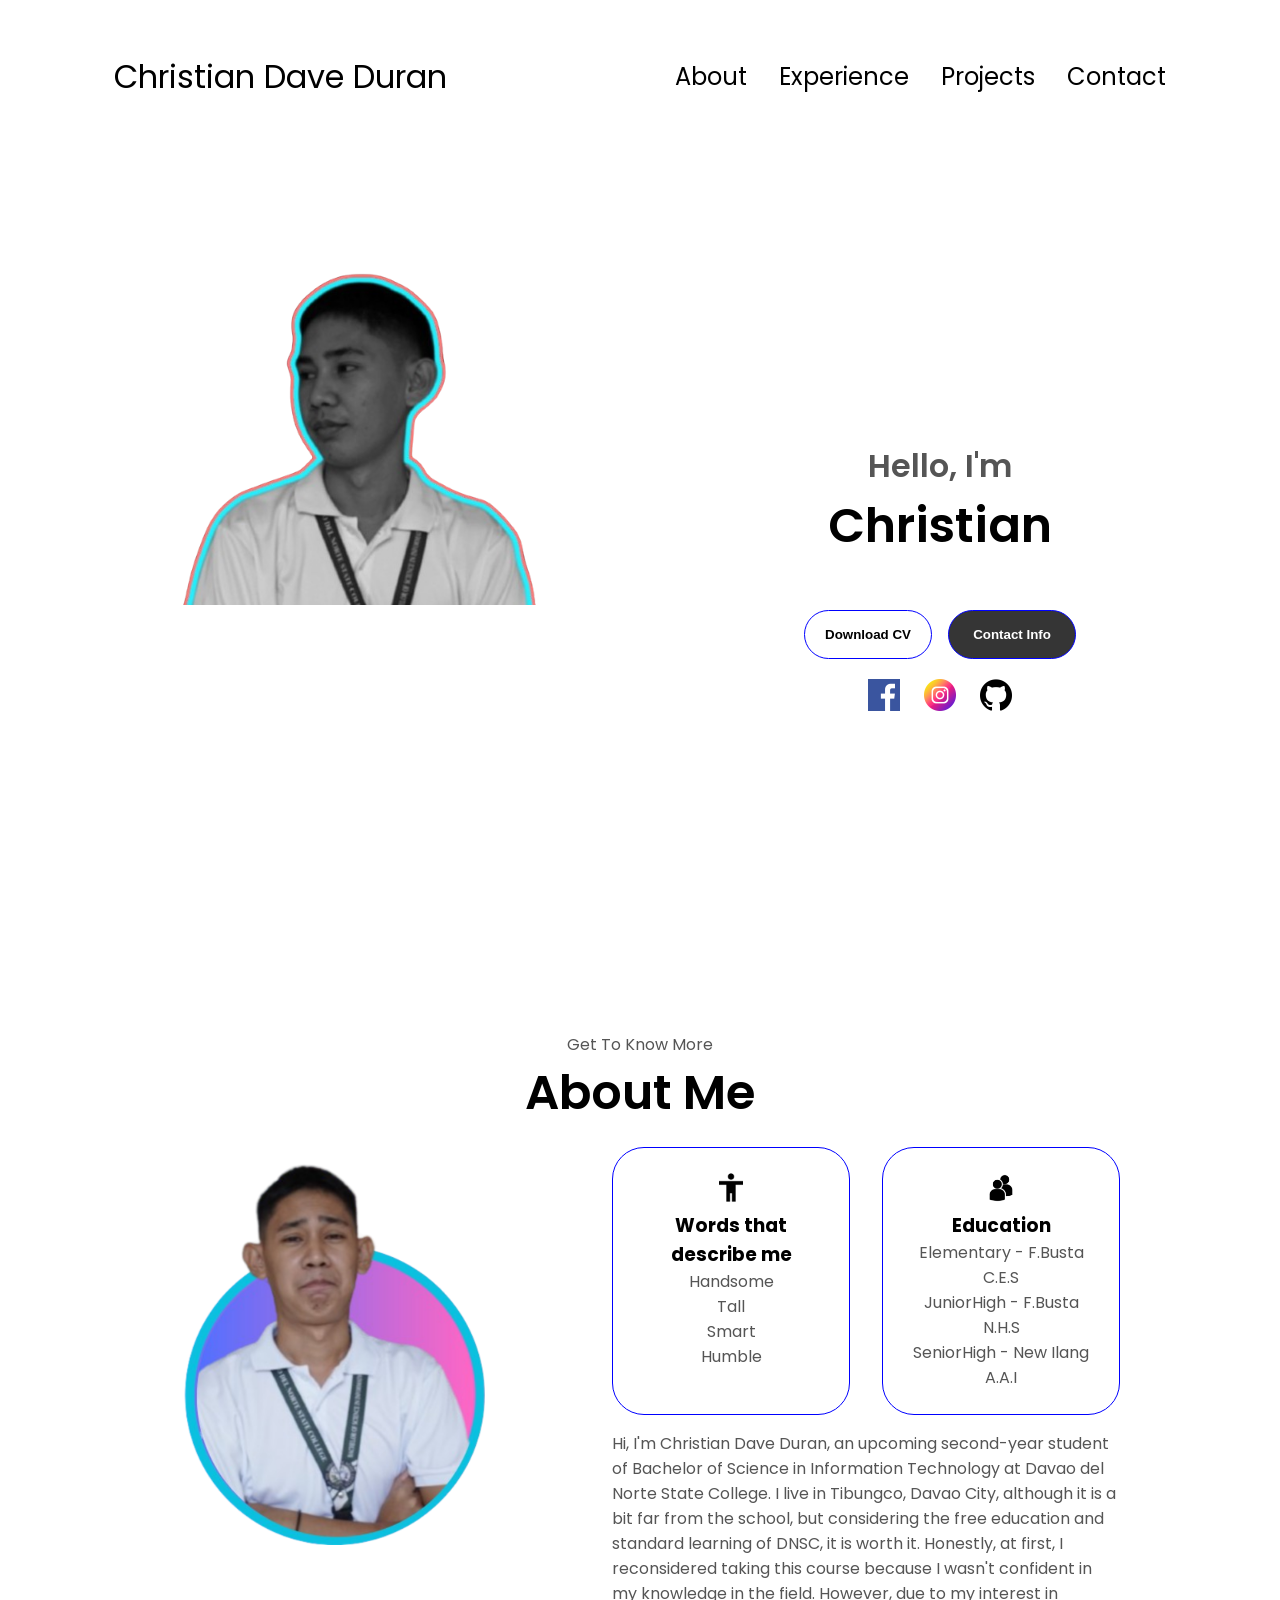
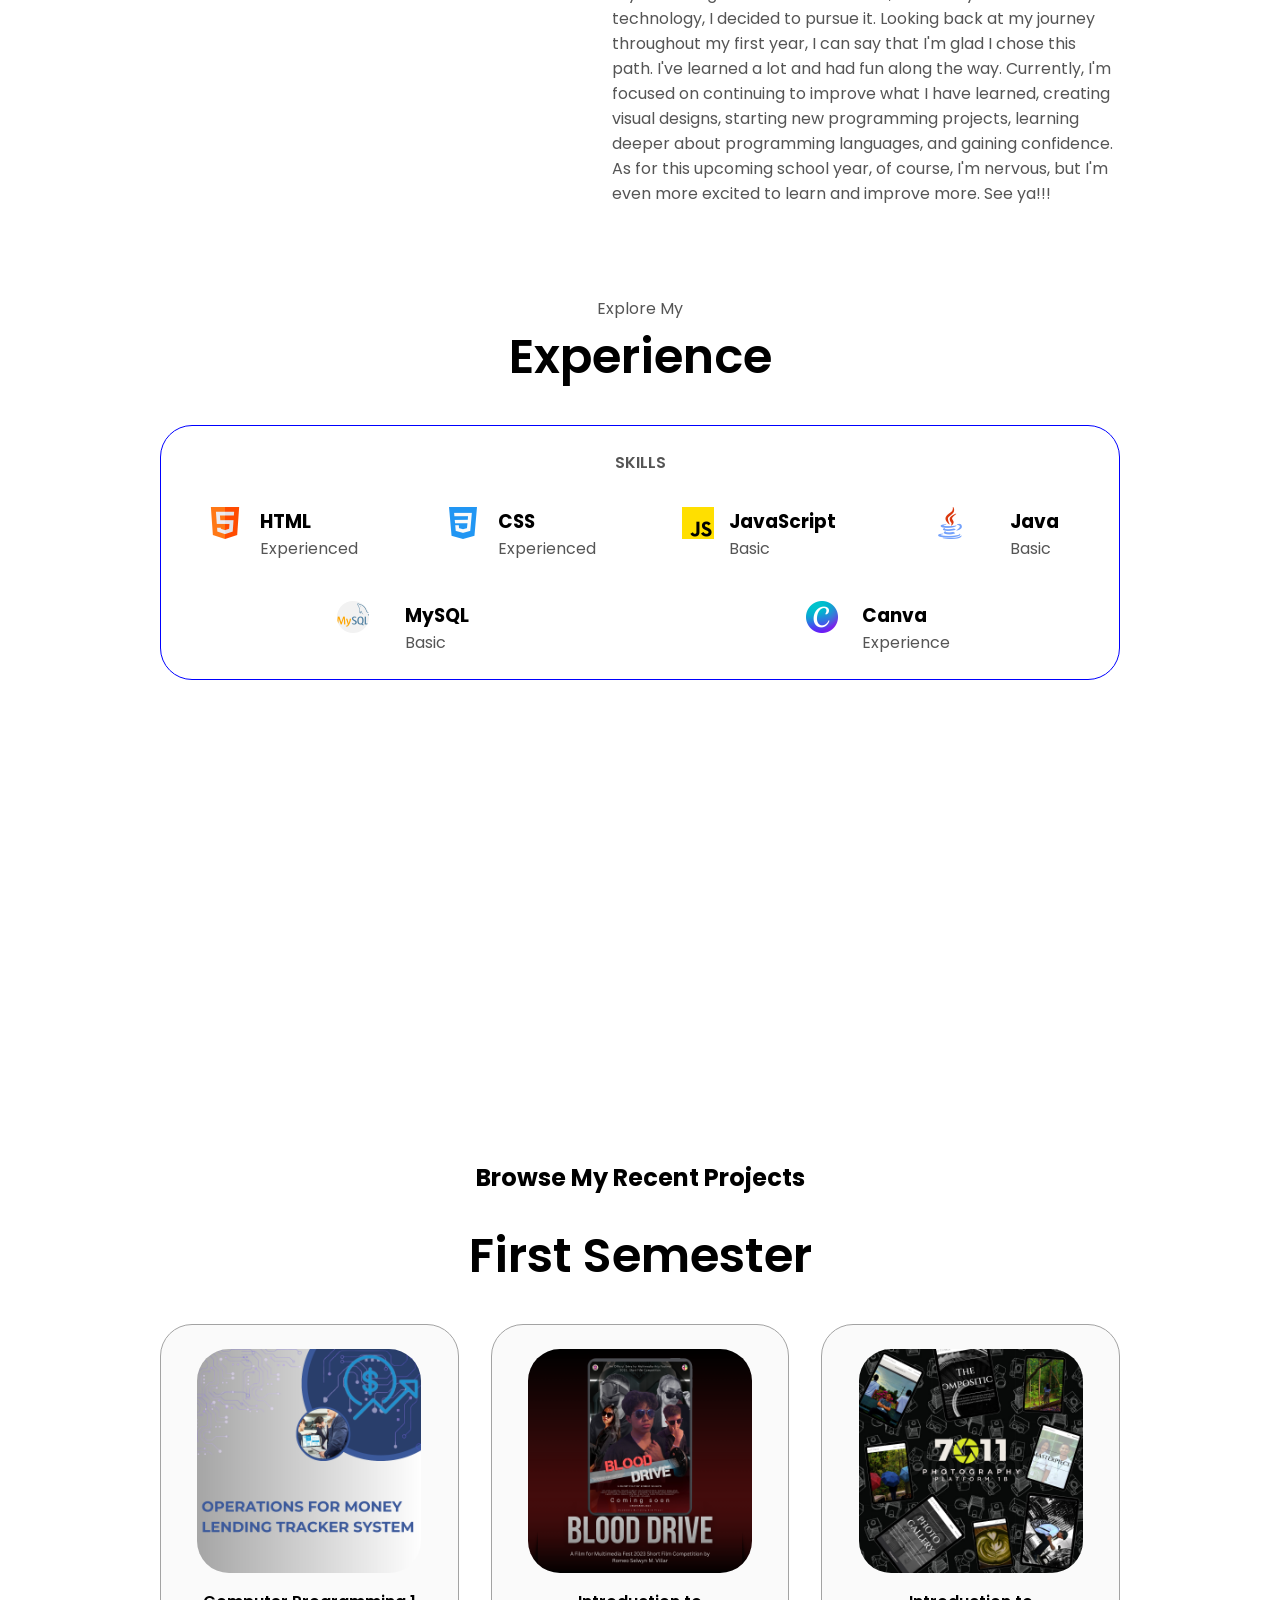
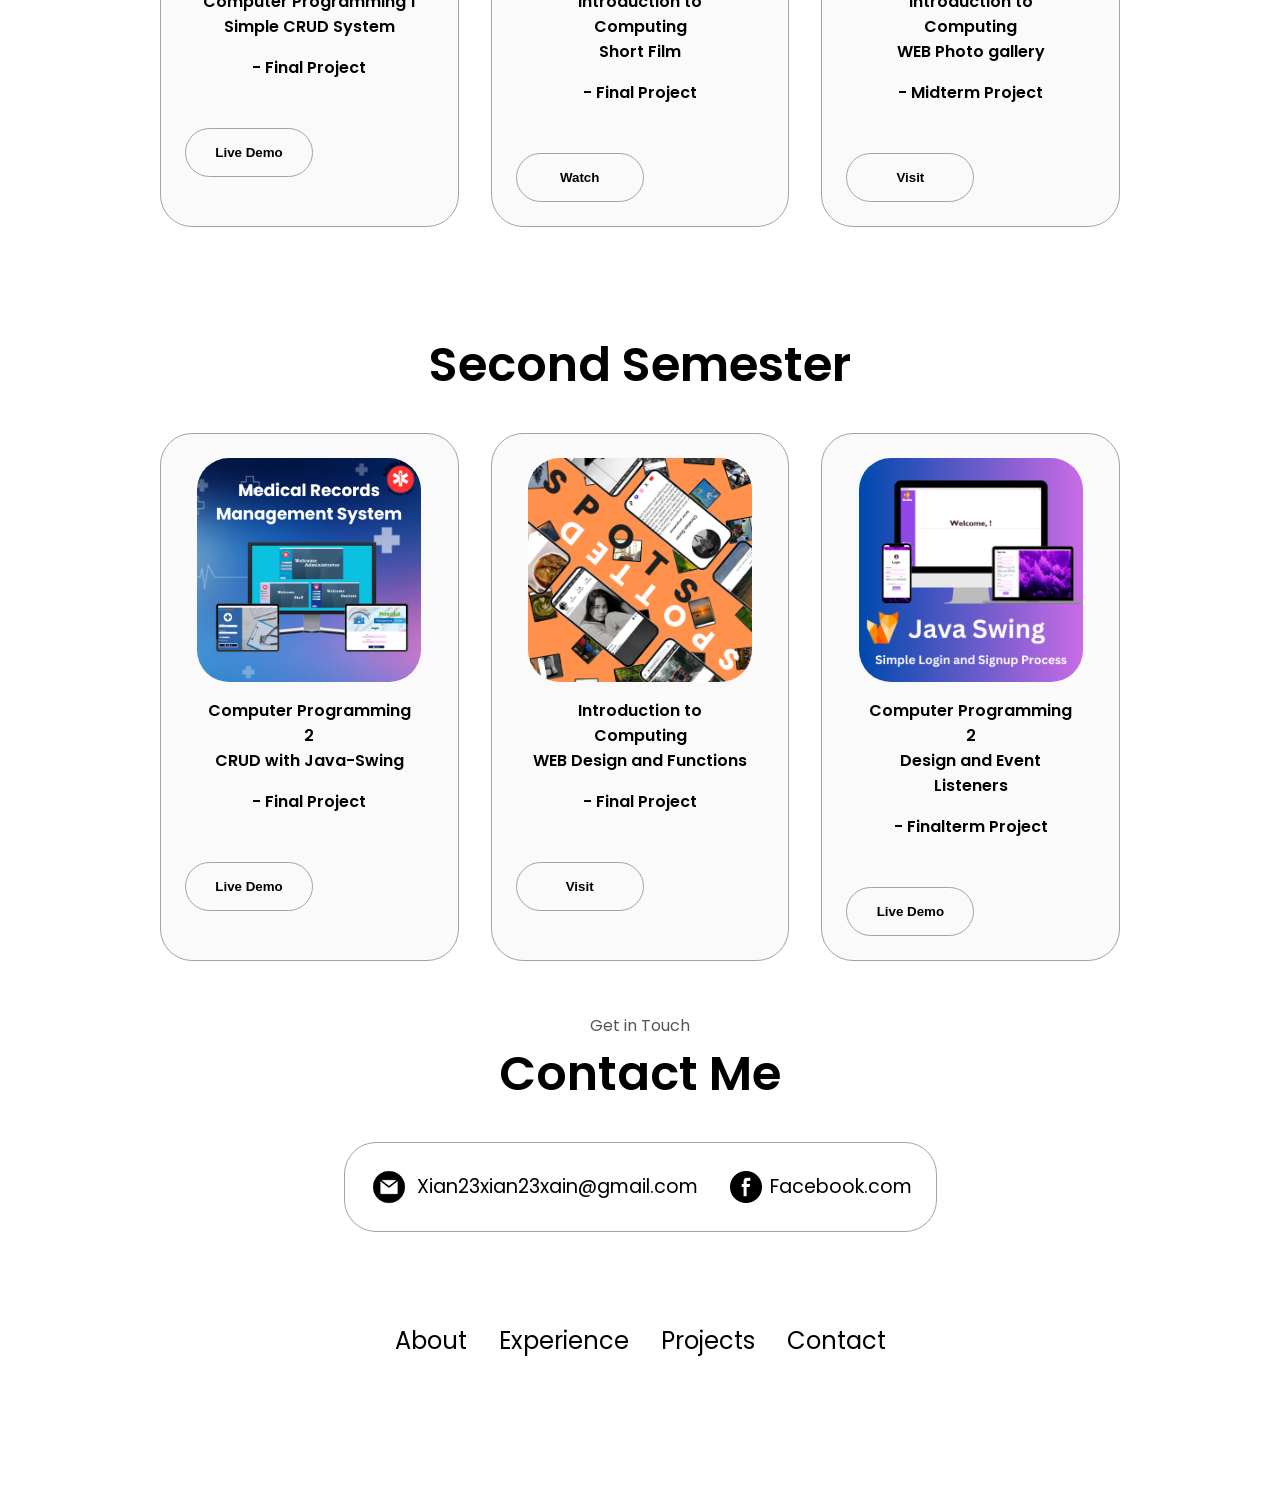
==== index.html @ 64a808bf "Finally" ====
<!DOCTYPE html>
<html lang="en">
  <head>
    <meta charset="UTF-8" />
    <meta http-equiv="X-UA-Compatible" content="IE=edge" />
    <meta name="viewport" content="width=device-width, initial-scale=1.0" />
    <title>My Portfolio</title>
    <link rel="stylesheet" href="style2.css" />
    <link rel="stylesheet" href="media2.css" />
  </head>
  <body>
    <nav id="desktop-nav">
      <div class="logo">Christian Dave Duran</div>
      <div>
        <ul class="nav-links">
          <li><a href="#about">About</a></li>
          <li><a href="#experience">Experience</a></li>
          <li><a href="#projects">Projects</a></li>
          <li><a href="#contact">Contact</a></li>
        </ul>
      </div>
    </nav>
    <nav id="hamburger-nav">
      <div class="logo"> Chrisitan Dave Duran</div>
      <div class="hamburger-menu">
        <div class="hamburger-icon" onclick="toggleMenu()">
          <span></span>
          <span></span>
          <span></span>
        </div>
        <div class="menu-links">
          <li><a href="#about" onclick="toggleMenu()">About</a></li>
          <li><a href="#experience" onclick="toggleMenu()">Experience</a></li>
          <li><a href="#projects" onclick="toggleMenu()">Projects</a></li>
          <li><a href="#contact" onclick="toggleMenu()">Contact</a></li>
        </div>
      </div>
    </nav>
    <section id="profile">
      <div class="section__pic-container">
        <img src="assets/Duran_prof2.png" alt="My profile picture" />
      </div>
      
      <div class="section__text">
        <p class="section__text__p1"><span id="typed-hello" class="typed-loop"></span></p>
        <h1 class="title">
          <span id="typed-text" class="typed-loop"></span>
        </h1>
        <div class="btn-container">
          <button class="btn btn-color-2" onclick="window.open('./assets/Duran_Resume.pdf')">Download CV</button>
          <button class="btn btn-color-1" onclick="location.href='https://christinsanity.github.io/Christian-Duran/'">Contact Info</button>
        </div>
        <div id="socials-container">
          <img
            src="./assets/facebook.png"
            alt="My Facebook profile"
            class="icon"
            onclick="location.href= 'https://www.facebook.com/profile.php?id=100053012362208'"
          />
          <img
            src="./assets/instagram.png"
            alt="My Instagram profile"
            class="icon"
            onclick="location.href='https://www.instagram.com/christianduran23133/'"
          />
          <img
            src="./assets/github.png"
            alt="My Github profile"
            class="icon"
            onclick="location.href='https://github.com/ChristInsanity'"
          />
        </div>
      </div>
    </section>
    
    <section id="about">
      <p class="section__text__p1">Get To Know More</p>
      <h1 class="title">About Me</h1>
      <div class="section-container">
        <div class="section__pic-container">
          <img
            src="./assets/Duran_prof1.png"
            alt="Profile picture"
            class="about-pic"
          />
        </div>
        <div class="about-details-container">
          <div class="about-containers">
            <div class="details-container">
              <img
                src="./assets/accessibility_24dp_FILL0_wght700_GRAD0_opsz24.png"
                alt="Experience icon"
                class="icon"
              />
              <h3>Words that describe me</h3>
              <p>Handsome<br/>Tall</br>Smart</br>Humble</p>
            </div>
            <div class="details-container">
              <img
                src="./assets/education.png"
                alt="Education icon"
                class="icon"
              />
              <h3>Education</h3>
              <p>Elementary - F.Busta C.E.S<br />JuniorHigh - F.Busta N.H.S<br/> SeniorHigh - New Ilang A.A.I</p>
            </div>
          </div>
          <div class="text-container">
            <p>
              Hi, I'm Christian Dave Duran, an upcoming second-year student of Bachelor of Science in Information Technology at Davao del Norte State College.
               I live in Tibungco, Davao City, although it is a bit far from the school, but considering the free education and standard learning of DNSC, 
               it is worth it. Honestly, at first, I reconsidered taking this course 
              because I wasn't confident in my knowledge in the field. However, due to my interest in technology, I decided to pursue it.

Looking back at my journey throughout my first year, I can say that I'm glad I chose this path. I've learned a lot and had fun along the way.
Currently, I'm focused on continuing to improve what I have learned, creating visual designs, starting new programming projects, learning deeper 
about programming languages, and gaining confidence. As for this upcoming school year, of course, I'm nervous, but I'm even more excited to learn and improve more.

See ya!!!


            </p>
          </div>
        </div>
      </div>
    </section>
    <section id="experience">
      <p class="section__text__p1">Explore My</p>
      <h1 class="title">Experience</h1>
      <div class="experience-details-container">
        <div class="about-containers">
          <div class="details-container">
            <h2 class="experience-sub-title">SKILLS</h2>
            <div class="article-container">
              <article>
                <img
                  src="./assets/html.png"
                  alt="Experience icon"
                  class="icon"
                />
                <div>
                  <h3>HTML</h3>
                  <p>Experienced</p>
                </div>
              </article>
              <article>
                <img
                  src="./assets/css-3.png"
                  alt="Experience icon"
                  class="icon"
                />
                <div>
                  <h3>CSS</h3>
                  <p>Experienced</p>
                </div>
              </article>
              <article>
                <img
                  src="./assets/js.png"
                  alt="Experience icon"
                  class="icon"
                />
                <div>
                  <h3>JavaScript</h3>
                  <p>Basic</p>
                </div>
              </article>
              <article>
                <img
                  src="./assets/java.png"
                  alt="Experience icon"
                  class="icon"
                />
                <div>
                  <h3>Java</h3>
                  <p>Basic</p>
                </div>
              </article>
              <article>
                <img
                  src="./assets/mysql (1).png"
                  alt="Experience icon"
                  class="icon"
                />
                <div>
                  <h3>MySQL</h3>
                  <p>Basic</p>
                </div>
              </article>
              <article>
                <img
                  src="./assets/Canva_icon_2021.svg.png"
                  alt="Experience icon"
                  class="icon"
                />
                <div>
                  <h3>Canva</h3>
                  <p>Experience</p>
                </div>
              </article>
            </div>
          </div>
    
    </section>
    <section id="projects">
      <h1 class="section__text__p1">Browse My Recent Projects</h1>
      <br>
      <h1 class="title">First Semester</h1>
      <div class="experience-details-container">
        <div class="about-containers">
          <div class="details-container color-container">
            <div class="article-container">
              <img
                src="./assets/crud_1.0.png"
                alt="Project 1"
                class="project-img"
              />
            </div>
            <h2 class="experience-sub-title project-title">Computer Programming 1
              <br> Simple CRUD System
            </h2>
            <h2 class="experience-sub-title project-title">- Final Project</h2>
            <div class="btn-container">
              <button
                class="btn btn-color-2 project-btn"
                onclick="location.href='https://github.com/'"
              >
              
                Live Demo
              </button>
            </div>
          </div>
          <div class="details-container color-container">
            <div class="article-container">
              <img
                src="./assets/Blood-Drive-Poster.png"
                alt="Project 2"
                class="project-img"
              />
            </div>
            <h2 class="experience-sub-title project-title">Introduction to Computing
              <br>Short Film
            </h2>
            <h2 class="experience-sub-title project-title">- Final Project</h2>
            <div class="btn-container">
              <button
                class="btn btn-color-2 project-btn"
                onclick="location.href='https://drive.google.com/drive/folders/1Rh3dyNtpz3bse1VNP77jhs_1emPEiLgj?fbclid=IwZXh0bgNhZW0CMTAAAR3g5PYeb0tTTMUEui13Y_G1o4yVZvSjGN_ka3P3wAYQHEUNS4i0yp-gLlw_aem_AfZQVCQEq1Gfc8GD_HwNMfNtfXhGg0C7BvL_BbrnZMy1e3SLbPFMHzgWnw3Q0Ulhcg4jI9LuwSmIHItU9ukuwNUR'"
              >
              
                Watch
              </button>
            </div>
          </div>
          <div class="details-container color-container">
            <div class="article-container">
              <img
                src="./assets/Photography.png"
                alt="Project 3"
                class="project-img"
              />
            </div>
            <h2 class="experience-sub-title project-title"><h2 class="experience-sub-title project-title">Introduction to Computing
              <br>WEB Photo gallery
            </h2>
            <h2 class="experience-sub-title project-title"><h2 class="experience-sub-title project-title">- Midterm Project</h2></h2>
            <div class="btn-container">
              <button
                class="btn btn-color-2 project-btn"
                onclick="location.href='https://sites.google.com/dnsc.edu.ph/7-pics-11-works/home?authuser=2'"
              >
             
                Visit
              </button>
            </div>
          </div>
          
        </div>
      </div>
      
    </section>
    <br>
    <br>
    <section id="projects">
      <h3 class="title">Second Semester</h3>
      <div class="experience-details-container">
        <div class="about-containers">
          <div class="details-container color-container">
            <div class="article-container">
              <img
                src="./assets/Prog2_CRUD.png"
                alt="Project 1"
                class="project-img"
              />
            </div>
            <h2 class="experience-sub-title project-title">Computer Programming 2
              <br> CRUD with Java-Swing
            </h2>
            <h2 class="experience-sub-title project-title">- Final Project</h2>
            <div class="btn-container">
              <button
                class="btn btn-color-2 project-btn"
                onclick="location.href='https://drive.google.com/drive/folders/1yPpLFJwp4YjRmC9hcB_5741AWQjTWn9T?usp=drive_link'"
              >
              
                Live Demo
              </button>
            </div>
          </div>
          <div class="details-container color-container">
            <div class="article-container">
              <img
                src="./assets/SPOTS1 (1).png"
                class="project-img"
              />
            </div>
            <h2 class="experience-sub-title project-title">Introduction to Computing
              <br>WEB Design and Functions
            </h2>
            <h2 class="experience-sub-title project-title">- Final Project</h2>
            <div class="btn-container">
      
              <button
                class="btn btn-color-2 project-btn"
                onclick="location.href='https://pejays.github.io/spots/?fbclid=IwZXh0bgNhZW0CMTAAAR16K9NY_bp5jof5fCmYcjDtM8Nr4nzDzW61tuTpBVUt0KMzwsIK7t0eQcQ_aem_AfZphypzAh2UfVz7nnlhU_UMG2usotRAwlzuR2kTIf0gaFyTxfut1HibTut-UPhLQcNXqaPtqnEAjDr5xJ-JzRch'"
              >
                Visit
              </button>
            </div>
          </div>
          <div class="details-container color-container">
            <div class="article-container">
              <img
                src="./assets/Java Swing (1).png"
                alt="Project 3"
                class="project-img"
              />
            </div>
            <h2 class="experience-sub-title project-title"><h2 class="experience-sub-title project-title">Computer Programming 2
              <br>Design and Event Listeners
            </h2>
            <h2 class="experience-sub-title project-title"><h2 class="experience-sub-title project-title">- Finalterm Project</h2></h2>
            <div class="btn-container">
              <button
                class="btn btn-color-2 project-btn"
                onclick="location.href='https://drive.google.com/drive/folders/1yPpLFJwp4YjRmC9hcB_5741AWQjTWn9T?usp=drive_link'"
              >
             
                Live Demo
              </button>
            </div>
          </div>
          
        </div>
      </div>
      
    </section>
    <section id="contact">
      <p class="section__text__p1">Get in Touch</p>
      <h1 class="title">Contact Me</h1>
      <div class="contact-info-upper-container">
        <div class="contact-info-container">
          <img
            src="./assets/email.png"
            alt="Email icon"
            class="icon contact-icon email-icon"
          />
          <p><a href="mailto:examplemail@gmail.com">Xian23xian23xain@gmail.com</a></p>
        </div>
        <div class="contact-info-container">
          <img
            src="./assets/287739_facebook_icon.png"
            alt="Facebook icon"
            class="icon contact-icon"
          />
          <p><a href="https://www.facebook.com/profile.php?id=100053012362208">Facebook.com  </a></p>
        </div>
      </div>
    </section>
    <footer>
      <nav>
        <div class="nav-links-container">
          <ul class="nav-links">
            <li><a href="#about">About</a></li>
            <li><a href="#experience">Experience</a></li>
            <li><a href="#projects">Projects</a></li>
            <li><a href="#contact">Contact</a></li>
          </ul>
        </div>
      </nav>
    </footer>
    <script src="script2.js"></script>
    <script src="typed.js"></script>
    <script>
//       document.addEventListener('DOMContentLoaded', function() {
//         var options = {
//           strings: ['Christian', 'BSIT student', 'at DNSC'],
//           typeSpeed: 50,
//           backSpeed: 50,
//           loop: true, // Ensure looping
//           showCursor: true,
//           cursorChar: '|',
//           autoInsertCss: true,
//           onComplete: function() {
//             console.log('Typed.js animation completed');
//           },
//           onBegin: function() {
//             console.log('Typed.js animation started');
//           }
//         };
  
//         var typed = new Typed('.typed', options);
//       });

//       document.addEventListener('DOMContentLoaded', function() {
//     var options = {
//         strings: ['Christian', 'BSIT student', 'at DNSC'],
//         typeSpeed: 50,
//         backSpeed: 50,
//         loop: true, // Ensure looping
//         showCursor: true,
//         cursorChar: '|',
//         autoInsertCss: true,
//         onComplete: function() {
//             console.log('Typed.js animation completed');
//         },
//         onBegin: function() {
//             console.log('Typed.js animation started');
//         }
//     };

//     // Initialize Typed for the first span
//     var typed = new Typed('.typed', options);

//     // Initialize Typed for the second span
//     var options2 = {
//         strings: ['Hello, I\'m', 'I\'m A', 'I Study at'],
//         typeSpeed: 50,
//         backSpeed: 50,
//         loop: true, // Ensure looping
//         showCursor: true,
//         cursorChar: '|',
//         autoInsertCss: true,
//         onComplete: function() {
//             console.log('Typed2.js animation completed');
//         },
//         onBegin: function() {
//             console.log('Typed2.js animation started');
//         }
//     };

//     var typed2 = new Typed('.typed2', options2);
// });

document.addEventListener('DOMContentLoaded', function () {
      var optionsHello = {
        strings: ['Hello, I\'m', 'I am a', ' Studying at'],
        typeSpeed: 80,
        backSpeed: 40,
        startDelay: 7.5,
        loop: true,
        showCursor: false
      };

      var optionsName = {
        strings: ['Christian', 'BSIT student', 'DNSC'],
        typeSpeed: 100,
        backSpeed: 50 ,
        startDelay: 10,
        loop: true,
        showCursor: false
      };

      var typedHello = new Typed("#typed-hello", optionsHello);
      var typedName = new Typed("#typed-text", optionsName);
});

  </script>
  
  </body>
</html>
---- style2.css ----
/* GENERAL */

@import url("https://fonts.googleapis.com/css2?family=Poppins:wght@300;400;500;600&display=swap");

* {
  margin: 0;
  padding: 0;
  box-sizing: border-box;
}


body {
  font-family: "Poppins", sans-serif;
}

html {
  scroll-behavior: smooth;
}

p {
  color: rgb(85, 85, 85);
}

/* TRANSITION */

a,
.btn {
  transition: all 300ms ease;
}

/* DESKTOP NAV */

nav,
.nav-links {
  display: flex;
}

nav {
  justify-content: space-around;
  align-items: center;
  height: 17vh;
}

.nav-links {
  gap: 2rem;
  list-style: none;
  font-size: 1.5rem;
}

a {
  color: black;
  text-decoration: none;
  text-decoration-color: white;
}

a:hover {
  color: grey;
  text-decoration: underline;
  text-underline-offset: 1rem;
  text-decoration-color: rgb(181, 181, 181);
}

.logo {
  font-size: 2rem;
}

.logo:hover {
  cursor: default;
}


/* HAMBURGER MENU */

#hamburger-nav {
  display: none;
}

.hamburger-menu {
  position: relative;
  display: inline-block;
}

.hamburger-icon {
  display: flex;
  flex-direction: column;
  justify-content: space-between;
  height: 24px;
  width: 30px;
  cursor: pointer;
}

.hamburger-icon span {
  width: 100%;
  height: 2px;
  background-color: black;
  transition: all 0.3 ease-in-out;
}

.menu-links {
  position: absolute;
  top: 100%;
  right: 0;
  background-color: white;
  width: fit-content;
  max-height: 0;
  overflow: hidden;
  transition: all 0.3 ease-in-out;
}

.menu-links a {
  display: block;
  padding: 10px;
  text-align: center;
  font-size: 1.5rem;
  color: black;
  text-decoration: none;
  transition: all 0.3 ease-in-out;
}

.menu-links li {
  list-style: none;
}

.menu-links.open {
  max-height: 300px;
}

.hamburger-icon.open span:first-child {
  transform: rotate(45deg) translate(10px, 5px);
}

.hamburger-icon.open span:nth-child(2) {
  opacity: 0;
}

.hamburger-icon.open span:last-child {
  transform: rotate(-45deg) translate(10px, -5px);
}

.hamburger-icon span:first-child {
  transform: none;
}

.hamburger-icon span:first-child {
  opacity: 1;
}

.hamburger-icon span:first-child {
  transform: none;
}

/* SECTIONS */

section {
  padding-top: 4vh;
  height: 96vh;
  margin: 0 10rem;
  box-sizing: border-box;
  min-height: fit-content;
}

.section-container {
  display: flex;
}

/* PROFILE SECTION */

#profile {
  display: flex;
  gap: 13rem;
  height: 80vh;
}

.section__pic-container {
  display: flex;
  height: 400px;
  width: 400px;
  margin-bottom: 5rem;
  margin-left:4px;
  
}

.section__text {
  align-self: center;
  text-align: center;
  margin-top: 4rem;
  margin-left: 2rem;
  position: relative;
}

.typed-loop {
    display: inline-block;
    height: 1.5em; 
    overflow: hidden;
    vertical-align: bottom;
  }
  
.section__text p {
  font-weight: 600;
  font-size: 2rem;
}

.section__text__p1 {
  text-align: center;
}

.section__text__p2 {
  font-size: 1.5rem;
  margin-bottom: 1.75rem;
}

.title {
  font-size: 3rem;
  font-weight: 600;
  font: bolder;
  text-align: center;
}

#socials-container {
  display: flex;
    
  margin-top: 20px;
  gap: 1.5rem;
  margin-left: 4rem;
}

/* ICONS */

.icon {
  cursor: pointer;
  height: 2rem;
}

/* BUTTONS */

.btn-container {
  display: flex;
  margin-top: 3rem;
  gap: 1rem;
}

.btn {
  font-weight: 600;
  transition: all 300ms ease;
  padding: 1rem;
  width: 8rem;
  border-radius: 2rem;
}

.btn-color-1,
.btn-color-2 {
  border: rgb(0,0,255) 0.1rem solid;
}

.btn-color-1:hover,
.btn-color-2:hover {
  cursor: pointer;
}

.btn-color-1,
.btn-color-2:hover {
  background: rgb(53, 53, 53);
  color: white;
}

.btn-color-1:hover {
  background: rgb(0, 0, 0);
}

.btn-color-2 {
  background: none;
}

.btn-color-2:hover {
  border: rgb(255, 255, 255) 0.1rem solid;
}

.btn-container {
  gap: 1rem;
}

/* ABOUT SECTION */

#about {
  position: relative;
}

.about-containers {
  gap: 2rem;
  margin-bottom: 1rem;
  margin-top: 2rem;
}

.about-details-container {
  justify-content: center;
  flex-direction: column;
}

.about-containers,
.about-details-container {
  display: flex;
}

.about-pic {
  border-radius: 2rem;
  margin-top: 1rem
}

.arrow {
  position: absolute;
  right: -5rem;
  bottom: 2.5rem;
}

.details-container {
  padding: 1.5rem;
  flex: 1;
  background: white;
  border-radius: 2rem;
  border: rgb(53, 53, 53) 0.1rem solid;
  border-color: rgb(0,0,255);
  text-align: center;
}

.section-container {
  gap: 4rem;
  height: 80%;
}

.section__pic-container {
  height: 400px;
  width: 400px;
  margin-top: 1rem;
}

/* EXPERIENCE SECTION */

#experience {
  position: relative;
}

.experience-sub-title {
  color: rgb(85, 85, 85);
  font-weight: 600;
  font-size: 1rem;
  margin-bottom: 2rem;
}

.experience-details-container {
  display: flex;
  justify-content: center;
  flex-direction: column;
}

.article-container {
  display: flex;
  text-align: initial;
  flex-wrap: wrap;
  flex-direction: row;
  gap: 2.5rem;
  justify-content: space-around;
}

article {
  display: flex;
  width: 10rem;
  justify-content: space-around;
  gap: 0.5rem;
}

article .icon {
  cursor: default;
}

/* PROJECTS SECTION */

#projects {
  position: relative;
}

.color-container {
  border-color: rgb(163, 163, 163);
  background: rgb(250, 250, 250);
}

.project-img {
  border-radius: 2rem;
  width: 90%;
  height: 90%;
}

.project-title {
  margin: 1rem;
  color: black;
}

.project-btn {
  color: black;
  border-color: rgb(163, 163, 163);
}

/* CONTACT */

#contact {
  display: flex;
  justify-content: center;
  flex-direction: column;
  height: 70vh;
}

.contact-info-upper-container {
  display: flex;
  justify-content: center;
  border-radius: 2rem;
  border: rgb(53, 53, 53) 0.1rem solid;
  border-color: rgb(163, 163, 163);
  background: (250, 250, 250);
  margin: 2rem auto;
  padding: 0.5rem;
}

.contact-info-container {
  display: flex;
  align-items: center;
  justify-content: center;
  gap: 0.5rem;
  margin: 1rem;
}

.contact-info-container p {
  font-size: larger;
}

.contact-icon {
  cursor: default;
}

.email-icon {
  height: 2.5rem;
}

/* FOOTER SECTION */

footer {
  height: 26vh;
  margin: 0 1rem;
}

footer p {
  text-align: center;
}
---- media2.css ----
@media screen and (max-width: 1400px) {
  #profile {
    height: 83vh;
    margin-bottom: 6rem;
  }
  .about-containers {
    flex-wrap: wrap;
  }
  #contact,
  #projects {
    height: fit-content;
  }
}

@media screen and (max-width: 1000px) {
  #desktop-nav {
    display: none;
  }
  #hamburger-nav {
    display: flex;
  }
  #experience,
  .experience-details-container {
    margin-top: 2rem;
  }
  #profile,
  .section-container {
    display: block;
    margin-bottom: 5rem;
    margin-top: 0;
  }
  .arrow {
    display: none;
  }
  section,
  .section-container {
    height: fit-content;
  }
  section {
    margin: 0 5%;
  }
  .section__pic-container {
    width: 500px;
    height: 500px;
    margin: 0 auto 4rem;
  }
  .about-containers {
    margin-top: 0;
  }
  .btn-container {
    flex-wrap: wrap;
    justify-content: center;
  }
  #socials-container {
    justify-content: center;
    margin-left: 0;
  }
}

@media screen and (max-width: 600px) {
  #contact,
  footer {
    height: 40vh;
  }
  #profile {
    height: 83vh;
    margin-bottom: 0;
  }
  article {
    font-size: 1rem;
  }
  footer nav {
    height: fit-content;
    margin-bottom: 2rem;
  }
  .about-containers,
  .contact-info-upper-container,
  .btn-container {
    flex-wrap: wrap;
    justify-content: center;
    
  }
  .btn-container{
    margin-right: 2.5em;
  }
  #typed-text{
    margin-right: 2.5rem;
  }  

  #typed-hello{
    margin-right: 2.5rem;
  }
  .contact-info-container {
    margin: 0;
  }
  .contact-info-container p,
  .nav-links li a {
    font-size: 1rem;
  }
  .experience-sub-title {
    font-size: 1.25rem;
  }
  .logo {
    font-size: 1.5rem;
  }
  .nav-links {
    flex-direction: column;
    gap: 0.5rem;
    text-align: center;
  }
  .section__pic-container {
    width: auto;
    height: 46vw;
    margin-top: 1rem;
    justify-content: center;
  }
 
  .section__text__p2 {
    font-size: 1.25rem;
    margin-left: 0;
  }
  #socials-container {
    justify-content: center;
    margin-right: 1rem;
  }
  .title {
    font-size: 2rem;
  }
  .text-container {
    text-align: justify;
  }
}
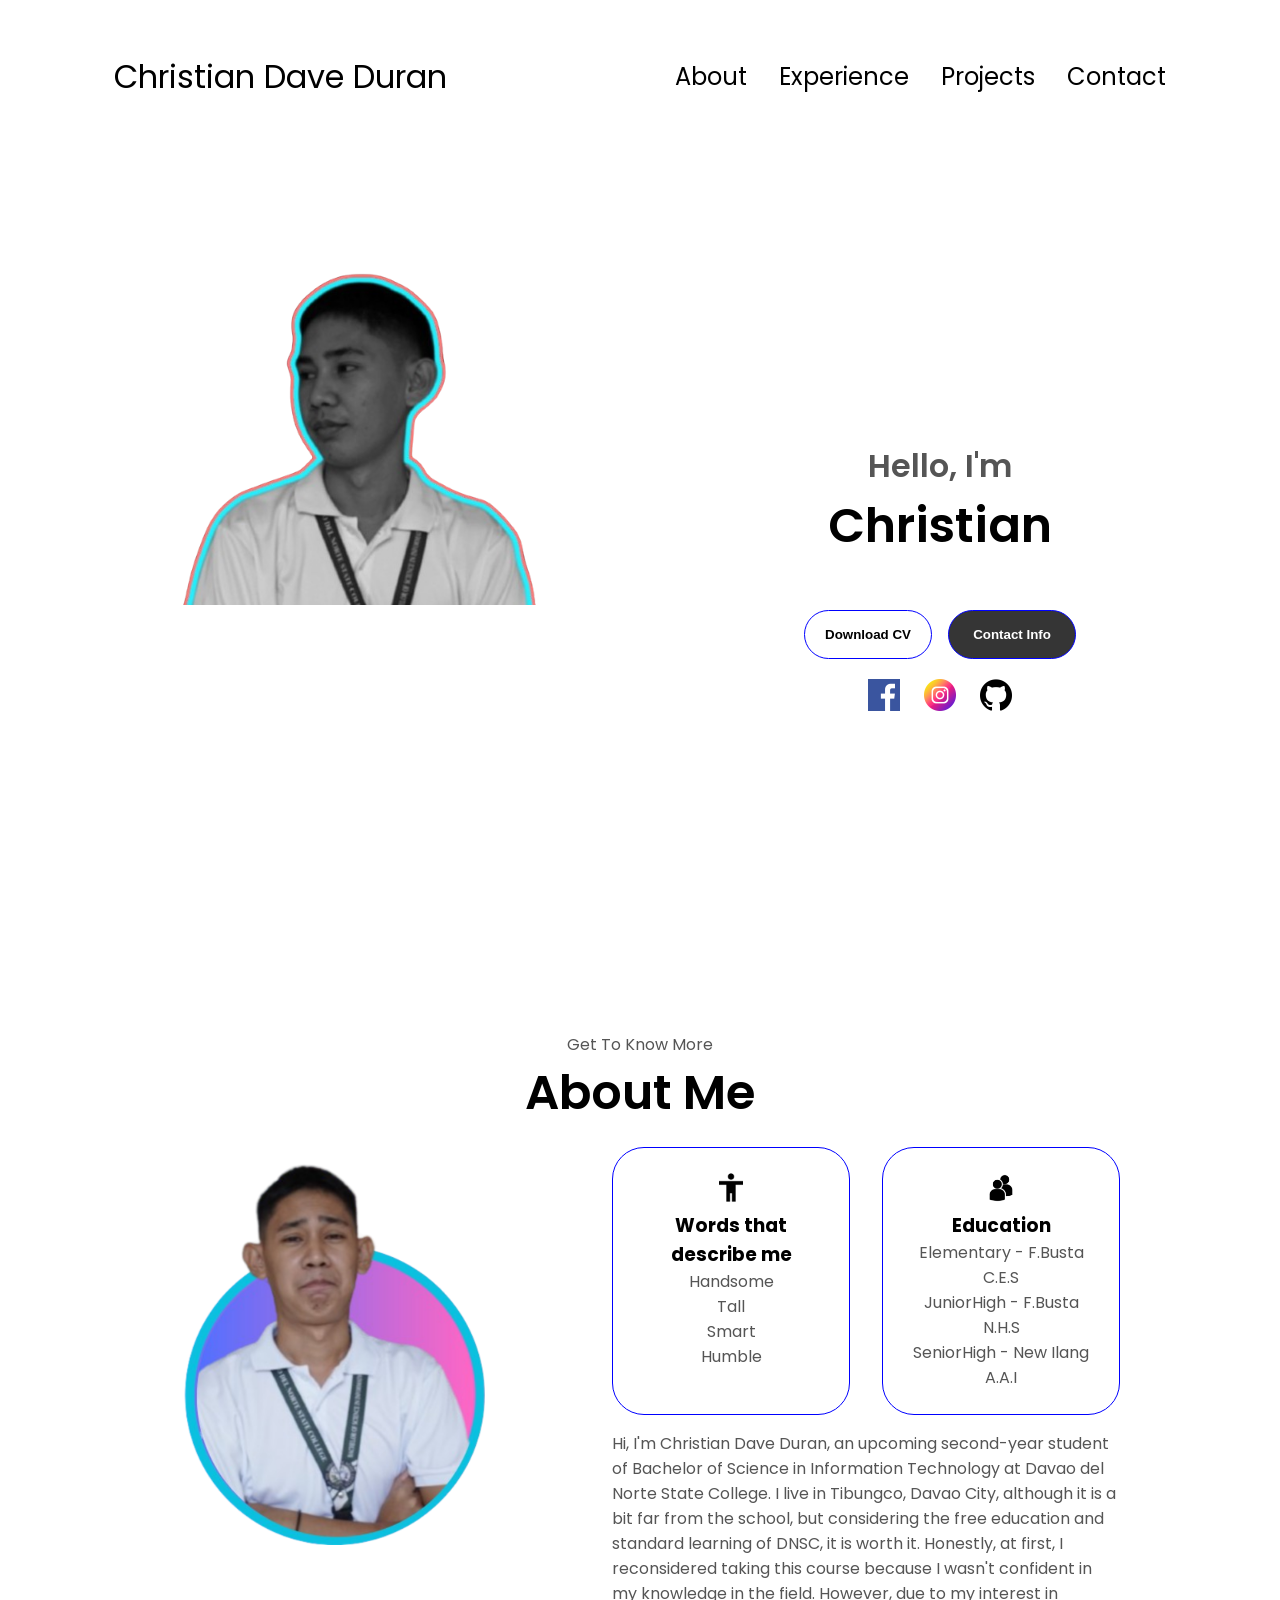
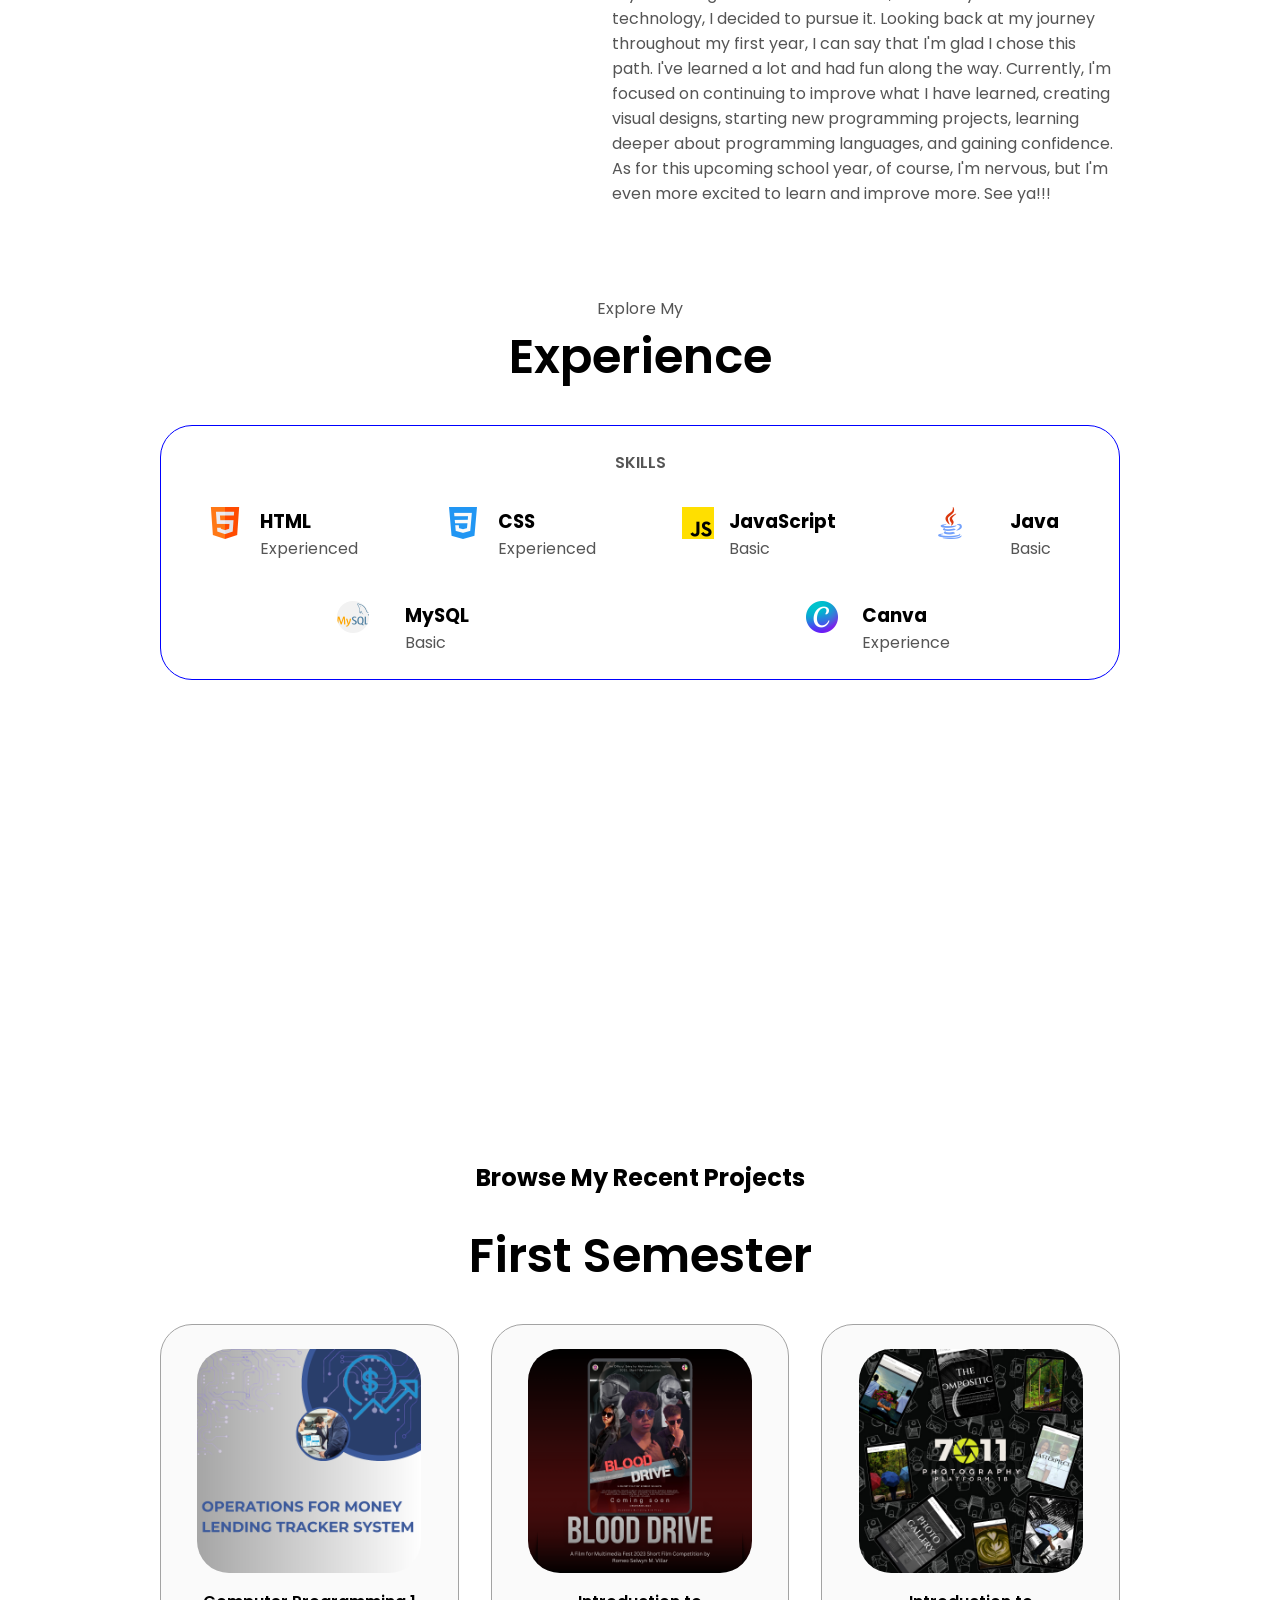
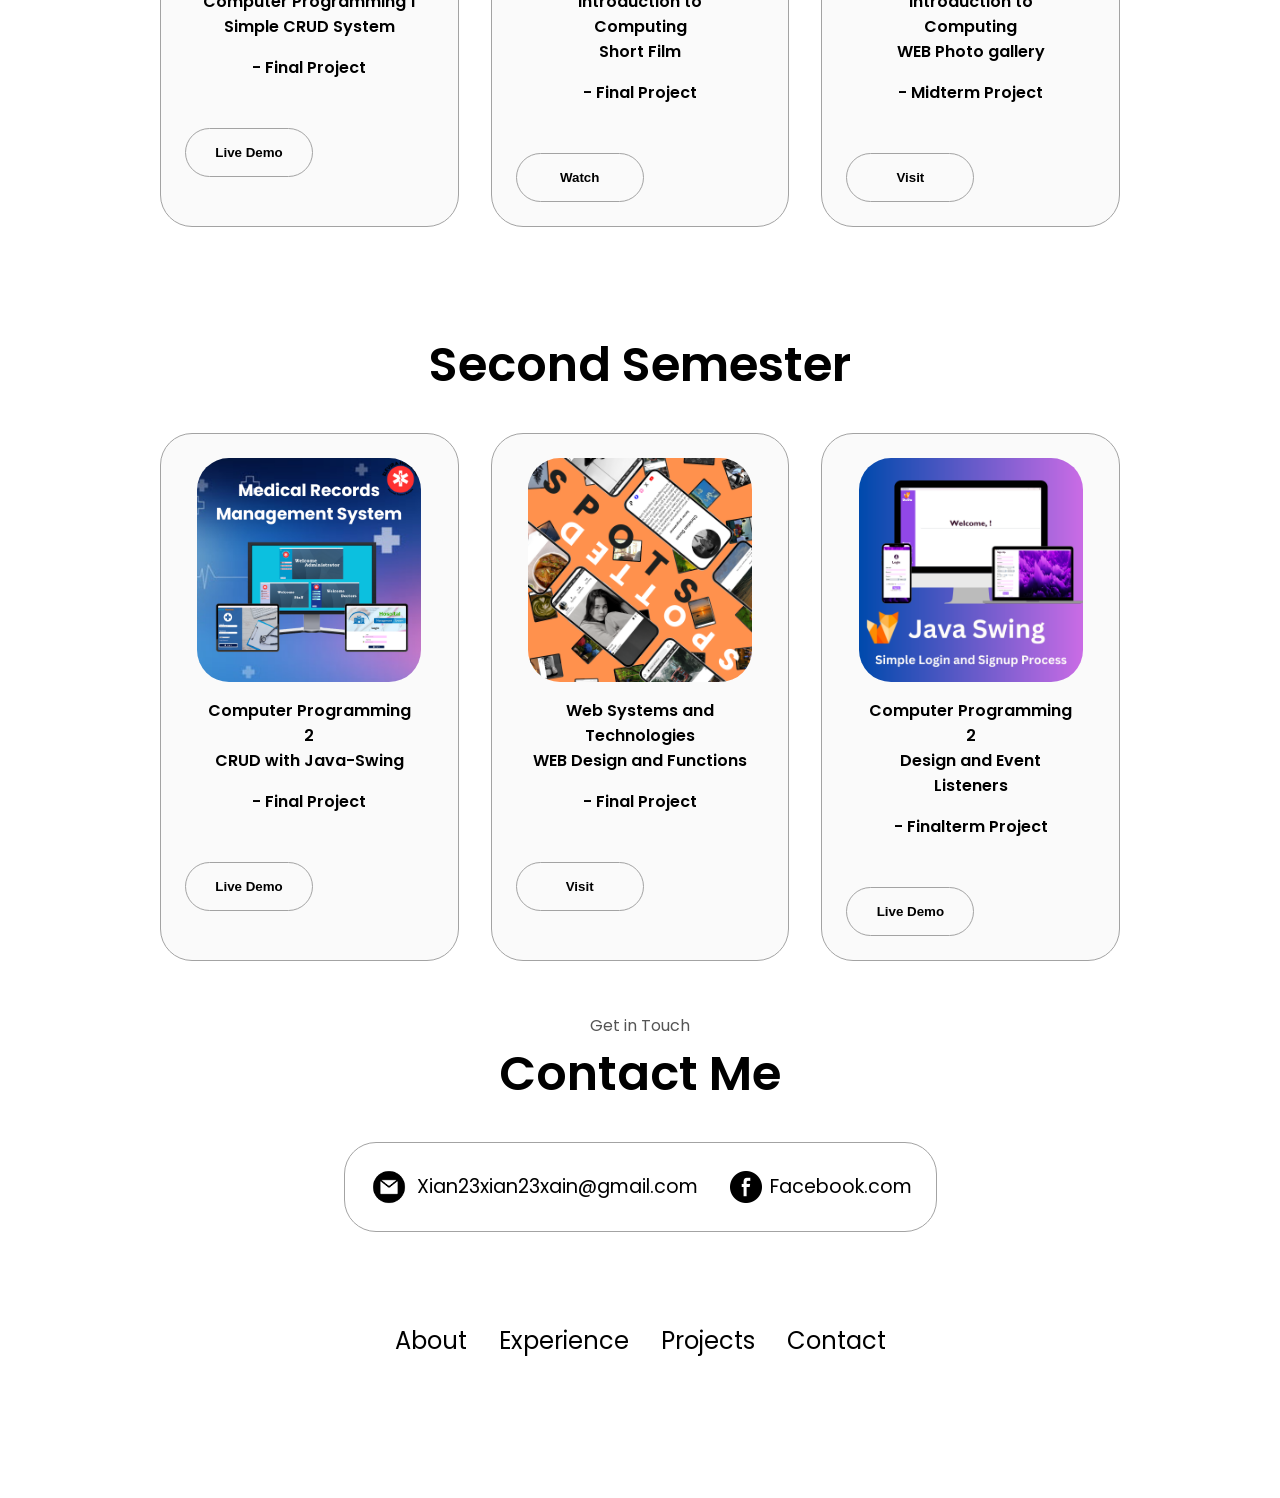
==== commit 941eec09: "Finally" ====
--- a/index.html
+++ b/index.html
@@ -314,7 +314,7 @@
                 class="project-img"
               />
             </div>
-            <h2 class="experience-sub-title project-title">Introduction to Computing
+            <h2 class="experience-sub-title project-title">Web Systems and Technologies
               <br>WEB Design and Functions
             </h2>
             <h2 class="experience-sub-title project-title">- Final Project</h2>
@@ -456,17 +456,17 @@
       var optionsHello = {
         strings: ['Hello, I\'m', 'I am a', ' Studying at'],
         typeSpeed: 80,
-        backSpeed: 40,
+        backSpeed: 50,
         startDelay: 7.5,
         loop: true,
         showCursor: false
       };
 
       var optionsName = {
-        strings: ['Christian', 'BSIT student', 'DNSC'],
-        typeSpeed: 100,
+        strings: ['Christian', 'BSIT Student', 'DNSC'],
+        typeSpeed: 95,
         backSpeed: 50 ,
-        startDelay: 10,
+        startDelay: 8.5,
         loop: true,
         showCursor: false
       };
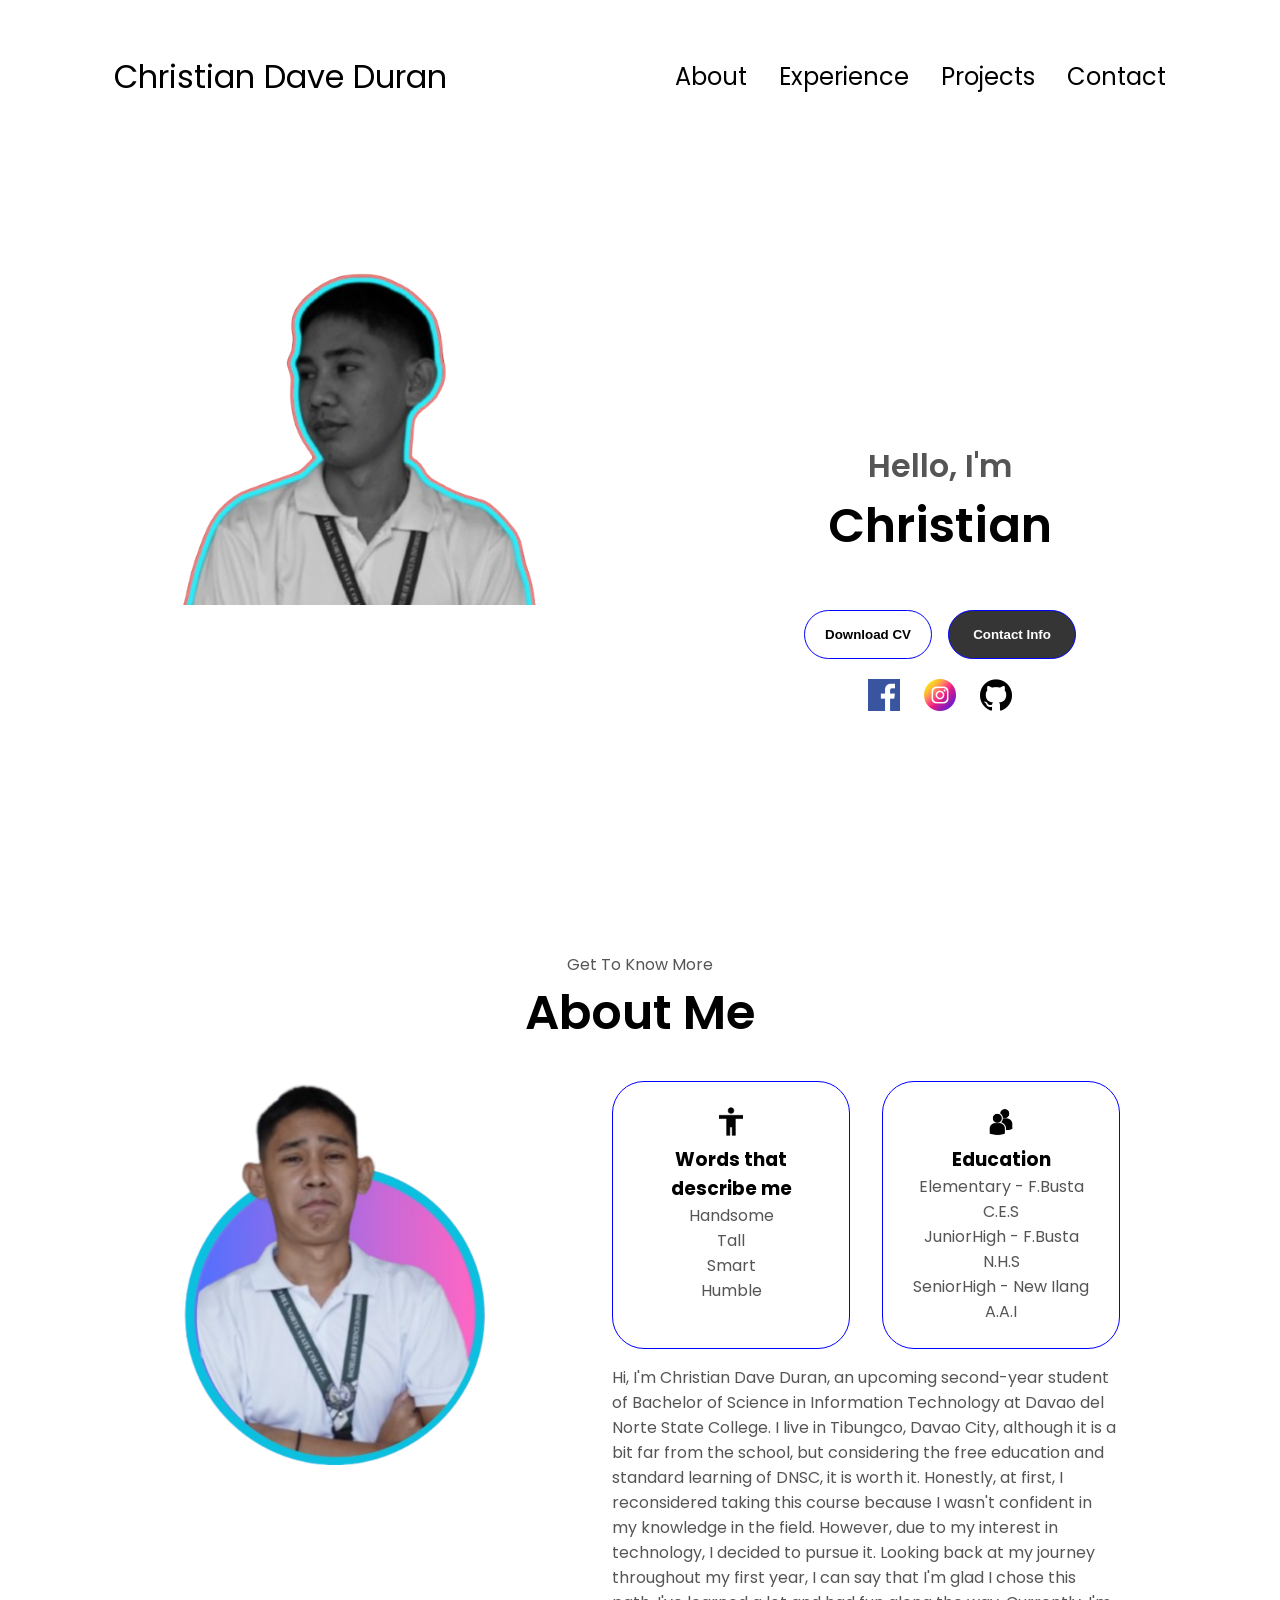
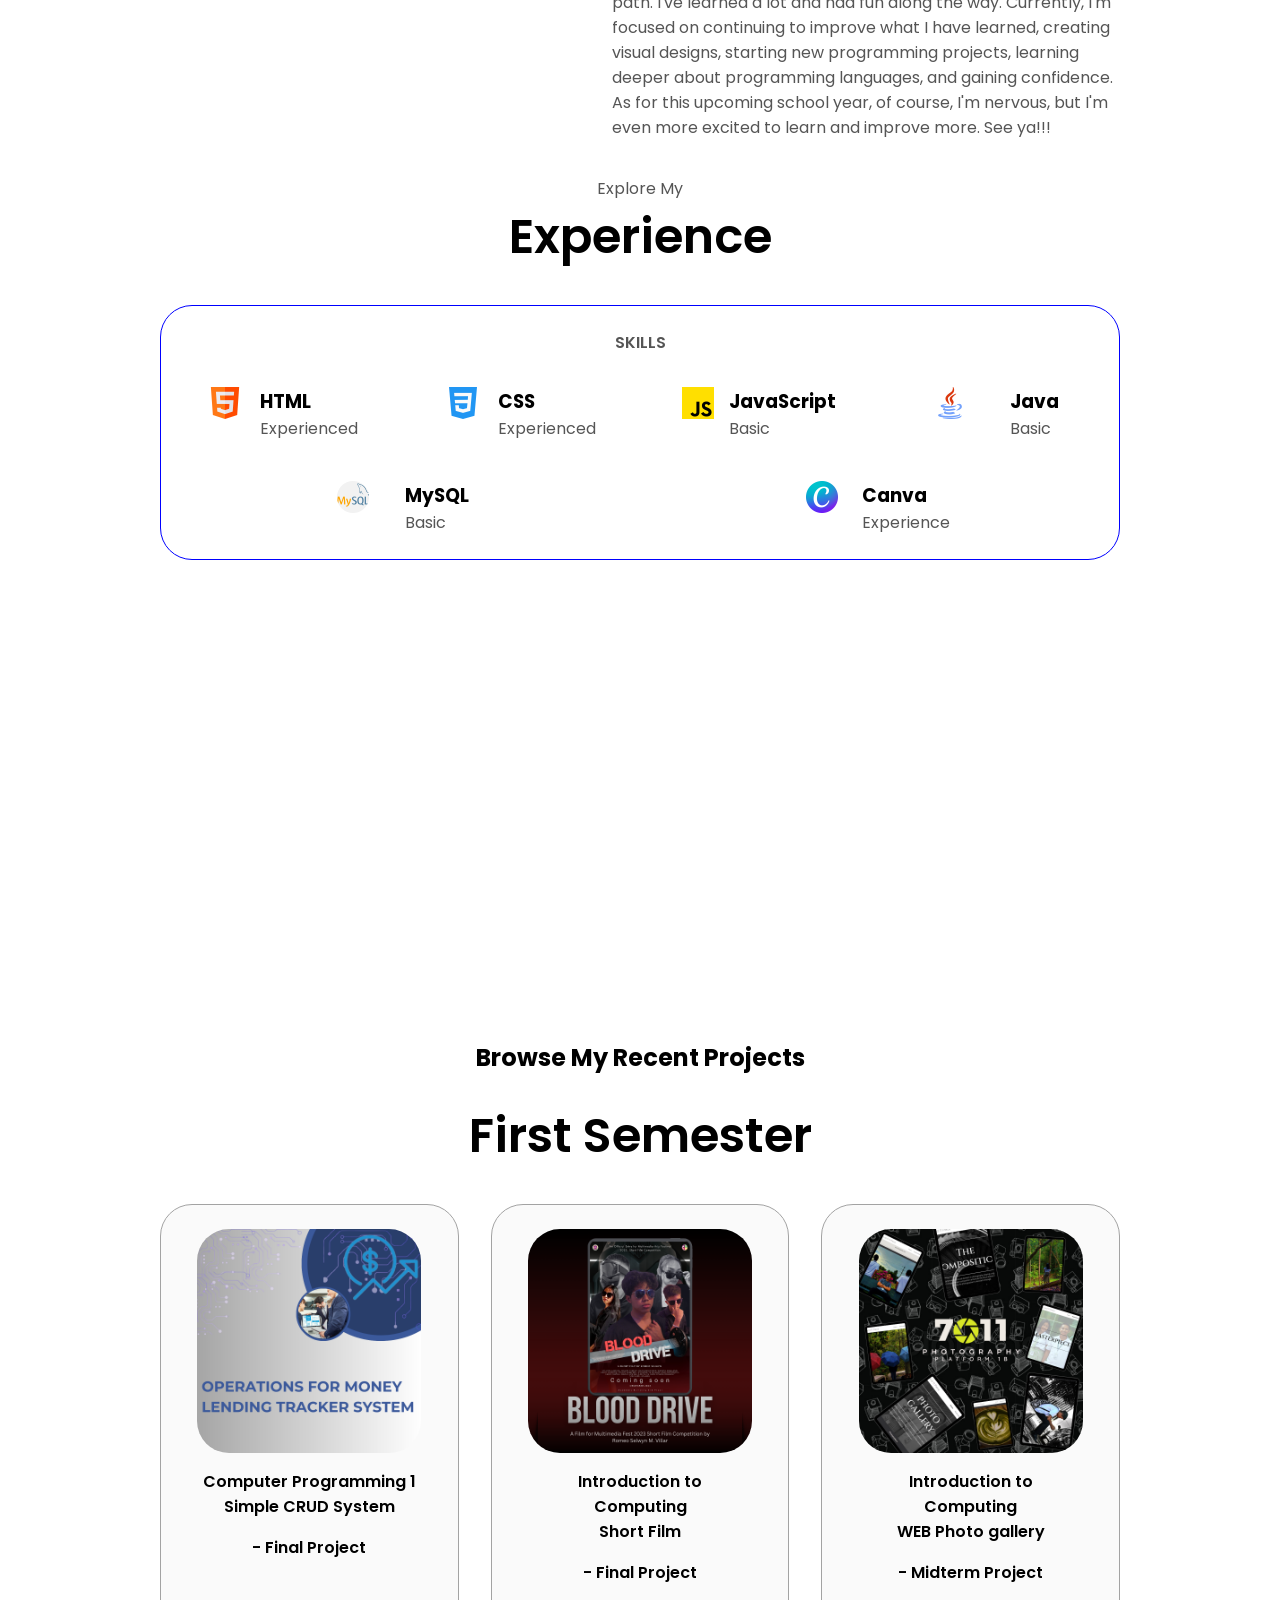
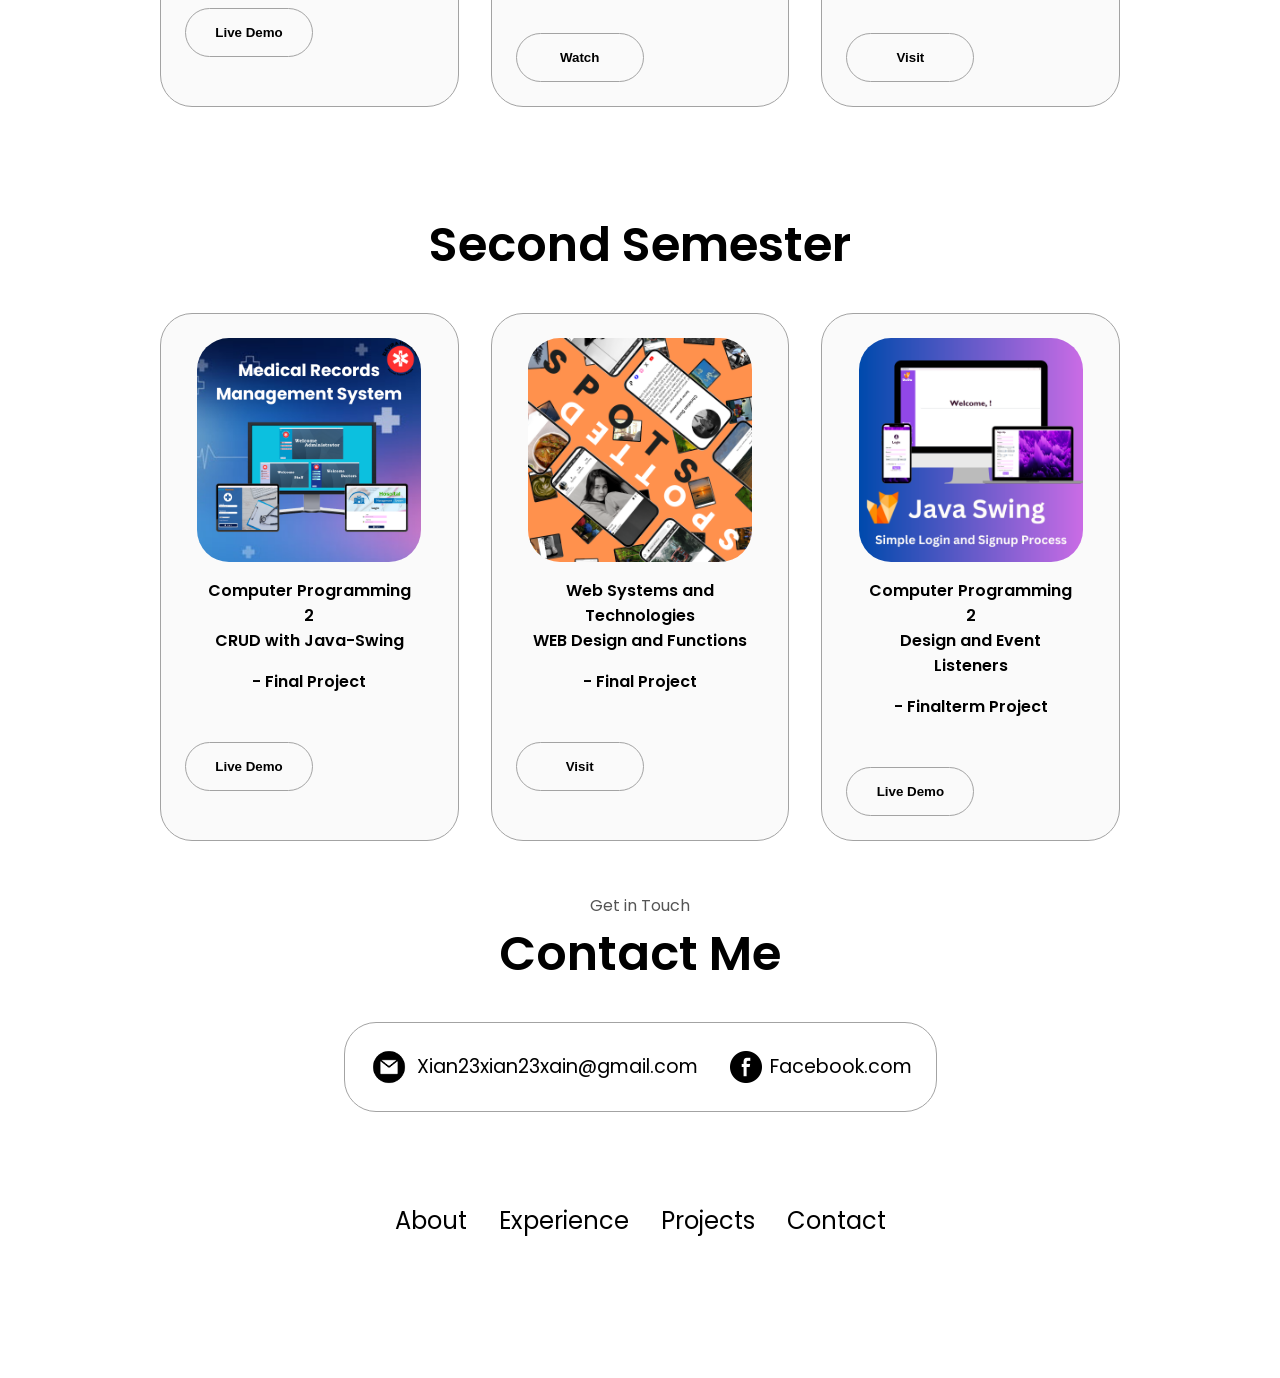
==== commit e865b543: "Add files via upload" ====
--- a/index.html
+++ b/index.html
@@ -392,66 +392,6 @@
     <script src="script2.js"></script>
     <script src="typed.js"></script>
     <script>
-//       document.addEventListener('DOMContentLoaded', function() {
-//         var options = {
-//           strings: ['Christian', 'BSIT student', 'at DNSC'],
-//           typeSpeed: 50,
-//           backSpeed: 50,
-//           loop: true, // Ensure looping
-//           showCursor: true,
-//           cursorChar: '|',
-//           autoInsertCss: true,
-//           onComplete: function() {
-//             console.log('Typed.js animation completed');
-//           },
-//           onBegin: function() {
-//             console.log('Typed.js animation started');
-//           }
-//         };
-  
-//         var typed = new Typed('.typed', options);
-//       });
-
-//       document.addEventListener('DOMContentLoaded', function() {
-//     var options = {
-//         strings: ['Christian', 'BSIT student', 'at DNSC'],
-//         typeSpeed: 50,
-//         backSpeed: 50,
-//         loop: true, // Ensure looping
-//         showCursor: true,
-//         cursorChar: '|',
-//         autoInsertCss: true,
-//         onComplete: function() {
-//             console.log('Typed.js animation completed');
-//         },
-//         onBegin: function() {
-//             console.log('Typed.js animation started');
-//         }
-//     };
-
-//     // Initialize Typed for the first span
-//     var typed = new Typed('.typed', options);
-
-//     // Initialize Typed for the second span
-//     var options2 = {
-//         strings: ['Hello, I\'m', 'I\'m A', 'I Study at'],
-//         typeSpeed: 50,
-//         backSpeed: 50,
-//         loop: true, // Ensure looping
-//         showCursor: true,
-//         cursorChar: '|',
-//         autoInsertCss: true,
-//         onComplete: function() {
-//             console.log('Typed2.js animation completed');
-//         },
-//         onBegin: function() {
-//             console.log('Typed2.js animation started');
-//         }
-//     };
-
-//     var typed2 = new Typed('.typed2', options2);
-// });
-
 document.addEventListener('DOMContentLoaded', function () {
       var optionsHello = {
         strings: ['Hello, I\'m', 'I am a', ' Studying at'],
--- a/media2.css
+++ b/media2.css
@@ -1,18 +1,19 @@
 @media screen and (max-width: 1400px) {
   #profile {
     height: 83vh;
-    margin-bottom: 6rem;
+    margin-bottom: 1rem;
   }
   .about-containers {
     flex-wrap: wrap;
   }
+  #about,
   #contact,
   #projects {
     height: fit-content;
   }
 }
 
-@media screen and (max-width: 1000px) {
+@media screen and (max-width: 1200px) {
   #desktop-nav {
     display: none;
   }
@@ -21,12 +22,12 @@
   }
   #experience,
   .experience-details-container {
-    margin-top: 2rem;
+    margin-top: 1rem;
   }
   #profile,
   .section-container {
     display: block;
-    margin-bottom: 5rem;
+    margin-bottom: 20rem;
     margin-top: 0;
   }
   .arrow {
@@ -36,6 +37,7 @@
   .section-container {
     height: fit-content;
   }
+  
   section {
     margin: 0 5%;
   }
@@ -54,6 +56,10 @@
   #socials-container {
     justify-content: center;
     margin-left: 0;
+  }
+  #about {
+    height: fit-content;
+    
   }
 }
 
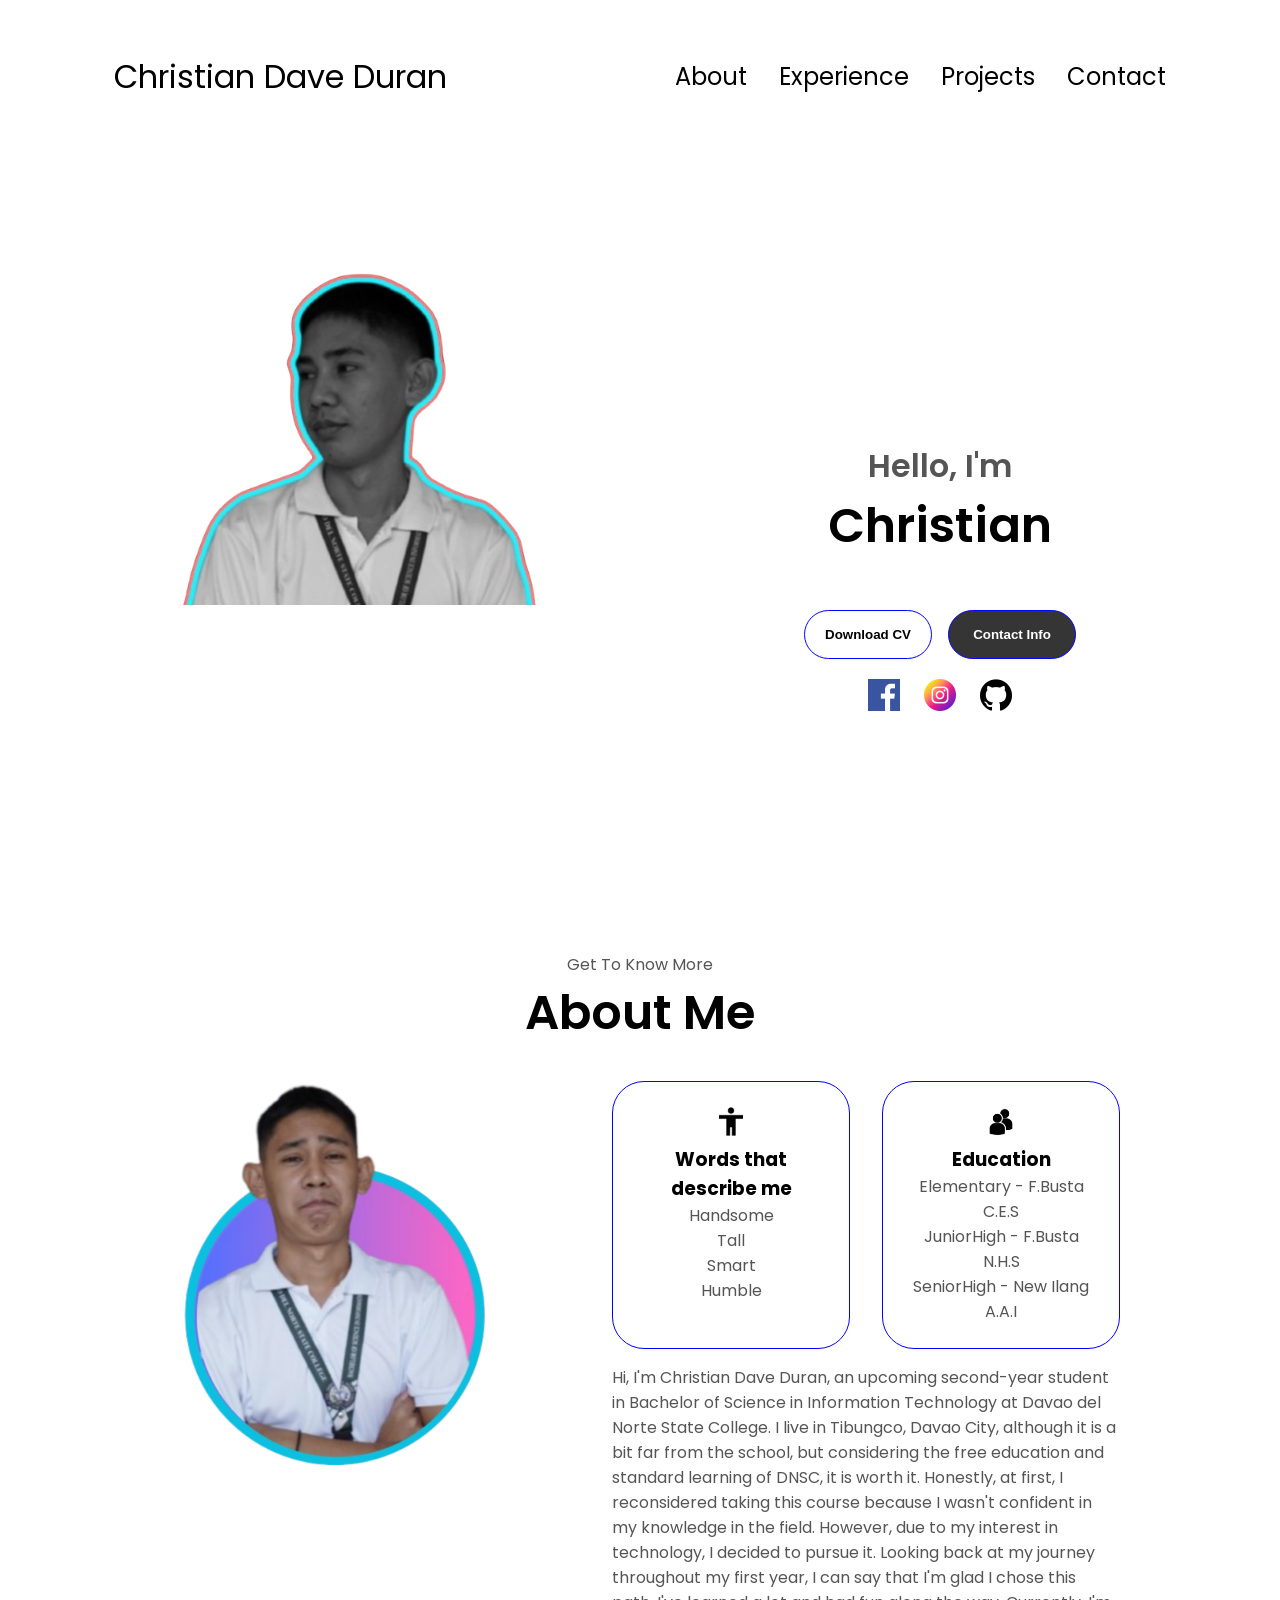
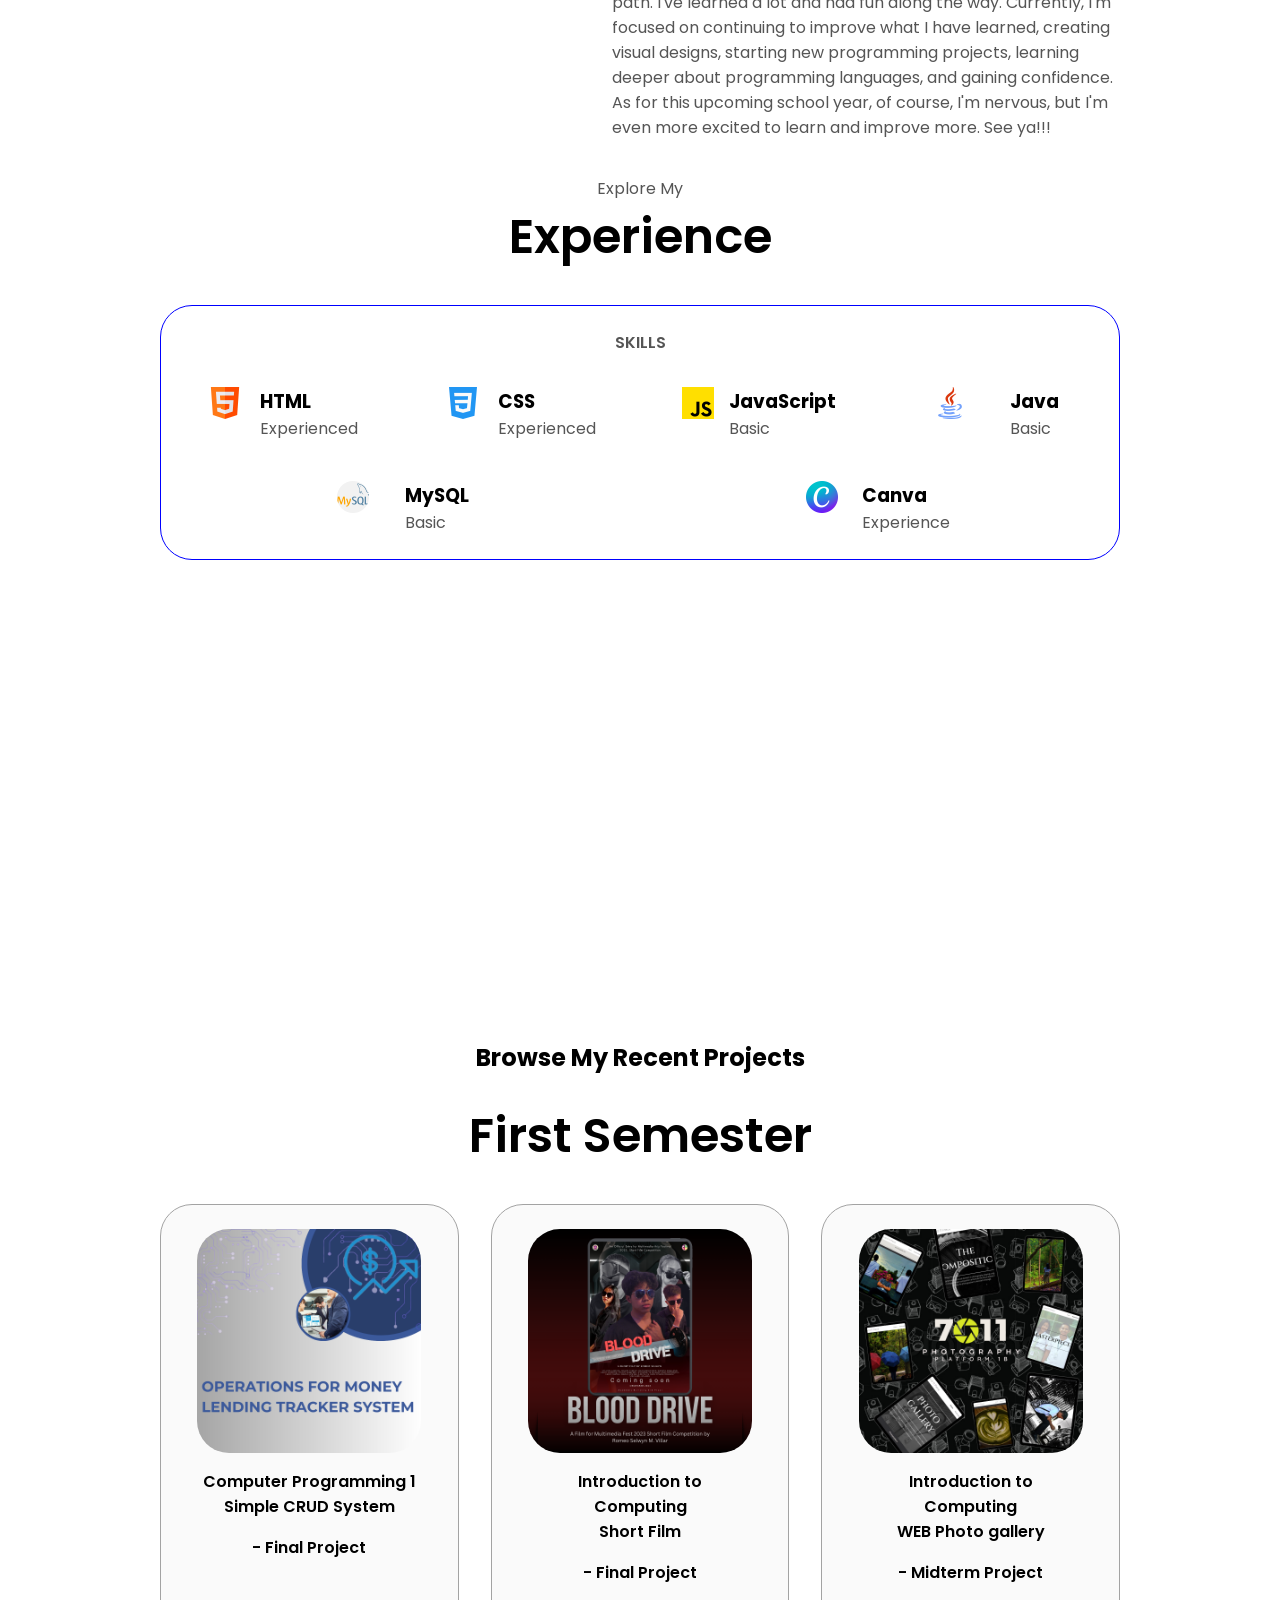
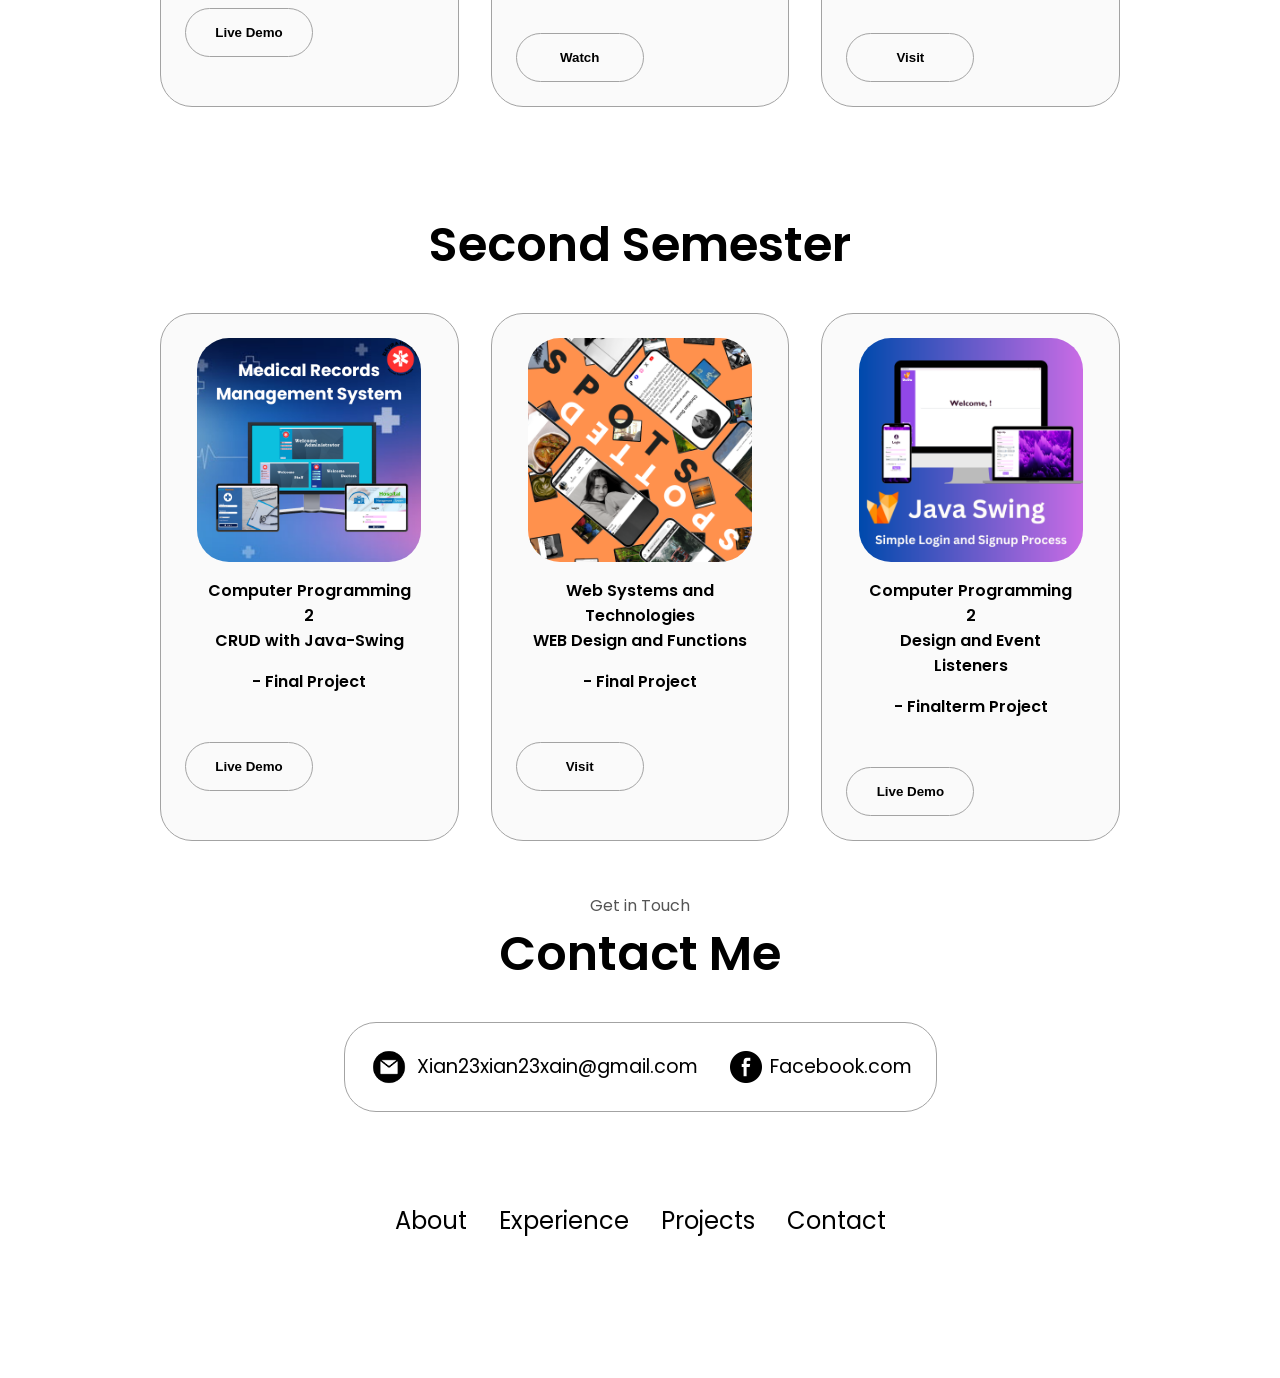
==== commit a36d5f03: "Final" ====
--- a/index.html
+++ b/index.html
@@ -107,7 +107,7 @@
           </div>
           <div class="text-container">
             <p>
-              Hi, I'm Christian Dave Duran, an upcoming second-year student of Bachelor of Science in Information Technology at Davao del Norte State College.
+              Hi, I'm Christian Dave Duran, an upcoming second-year student in Bachelor of Science in Information Technology at Davao del Norte State College.
                I live in Tibungco, Davao City, although it is a bit far from the school, but considering the free education and standard learning of DNSC, 
                it is worth it. Honestly, at first, I reconsidered taking this course 
               because I wasn't confident in my knowledge in the field. However, due to my interest in technology, I decided to pursue it.
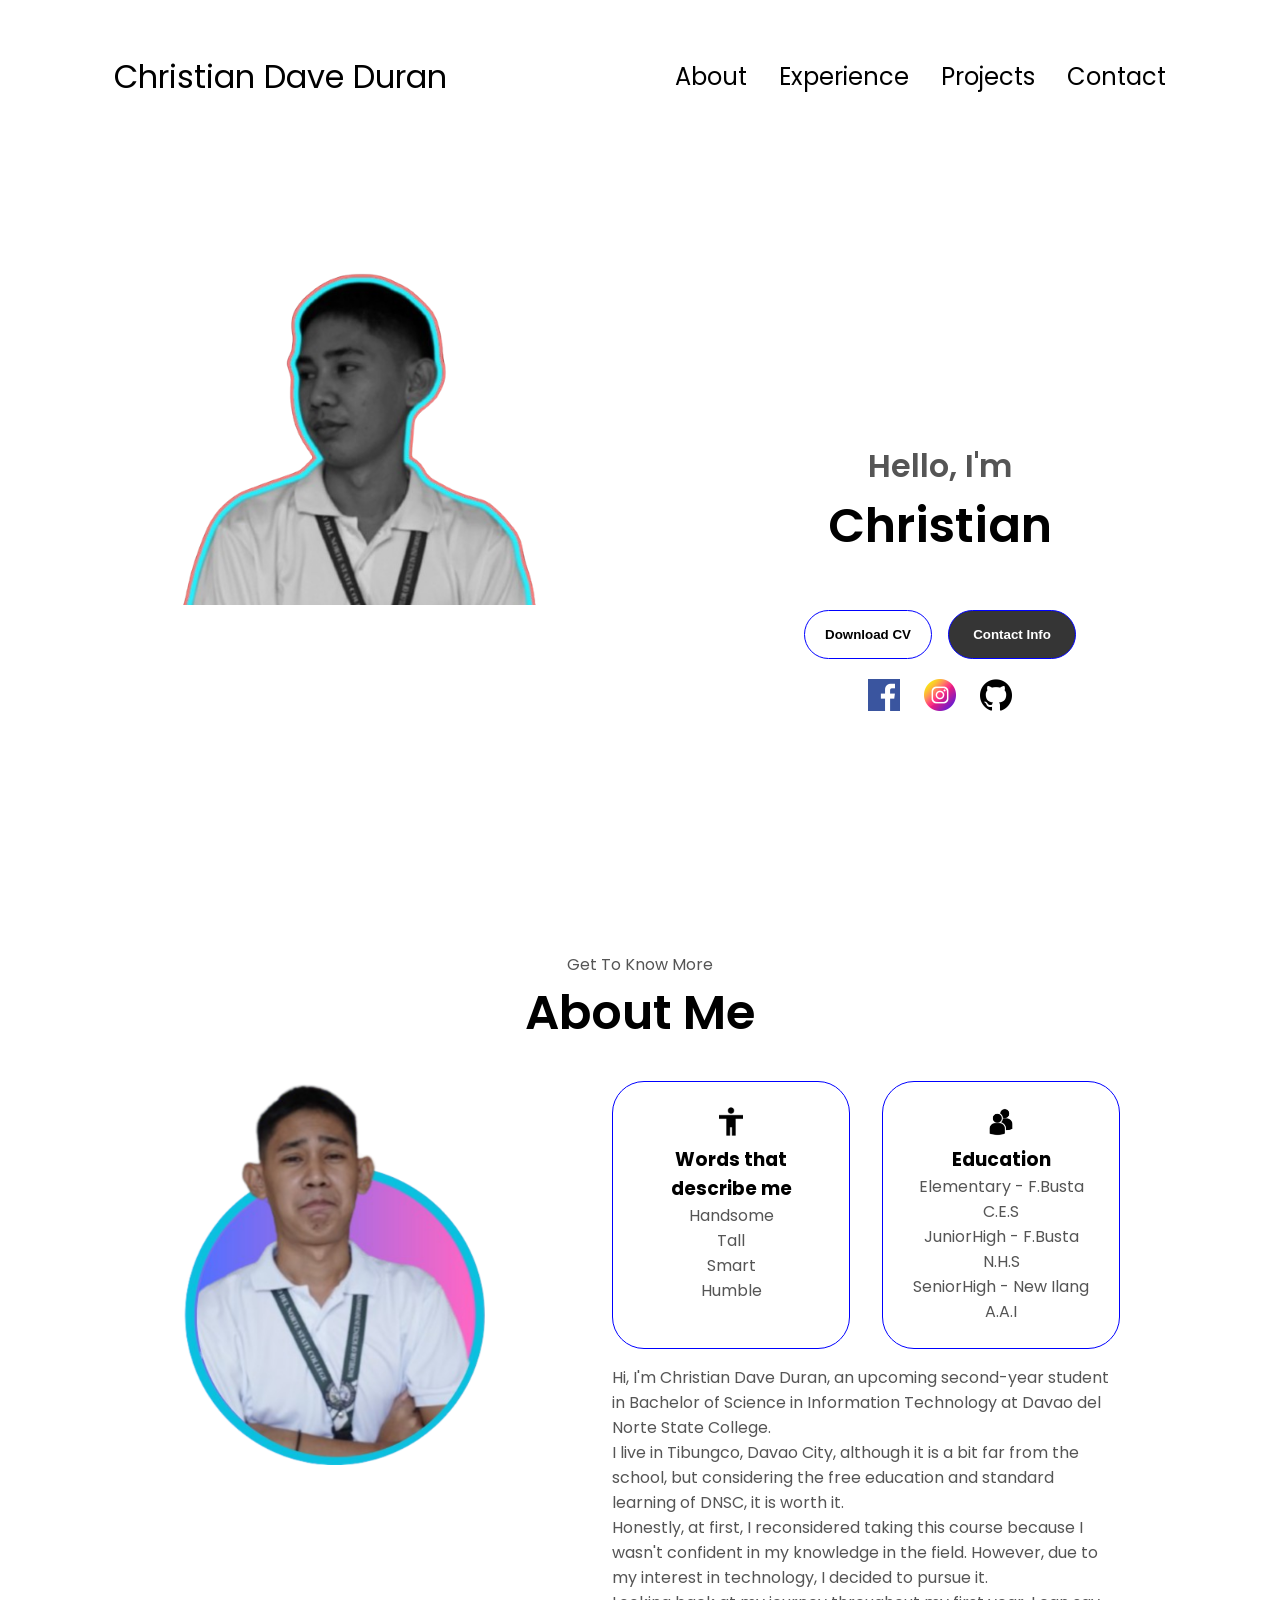
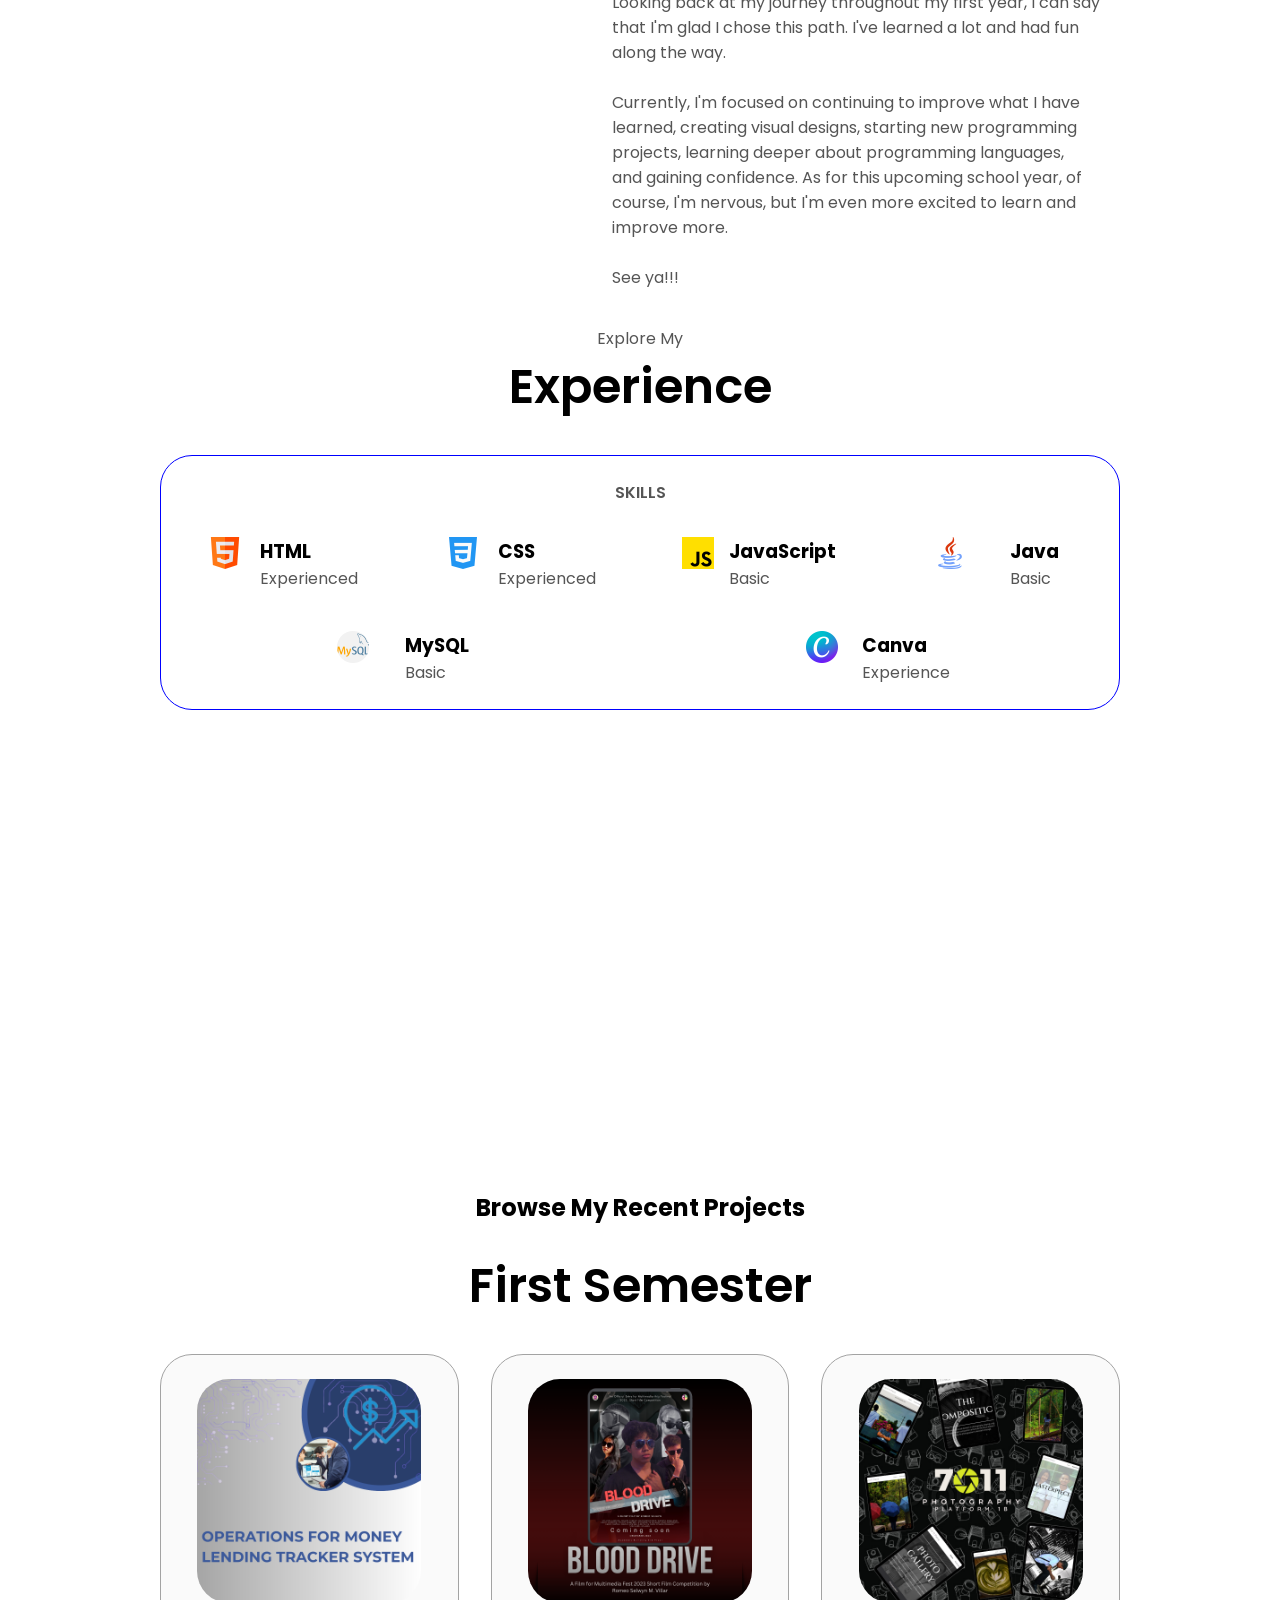
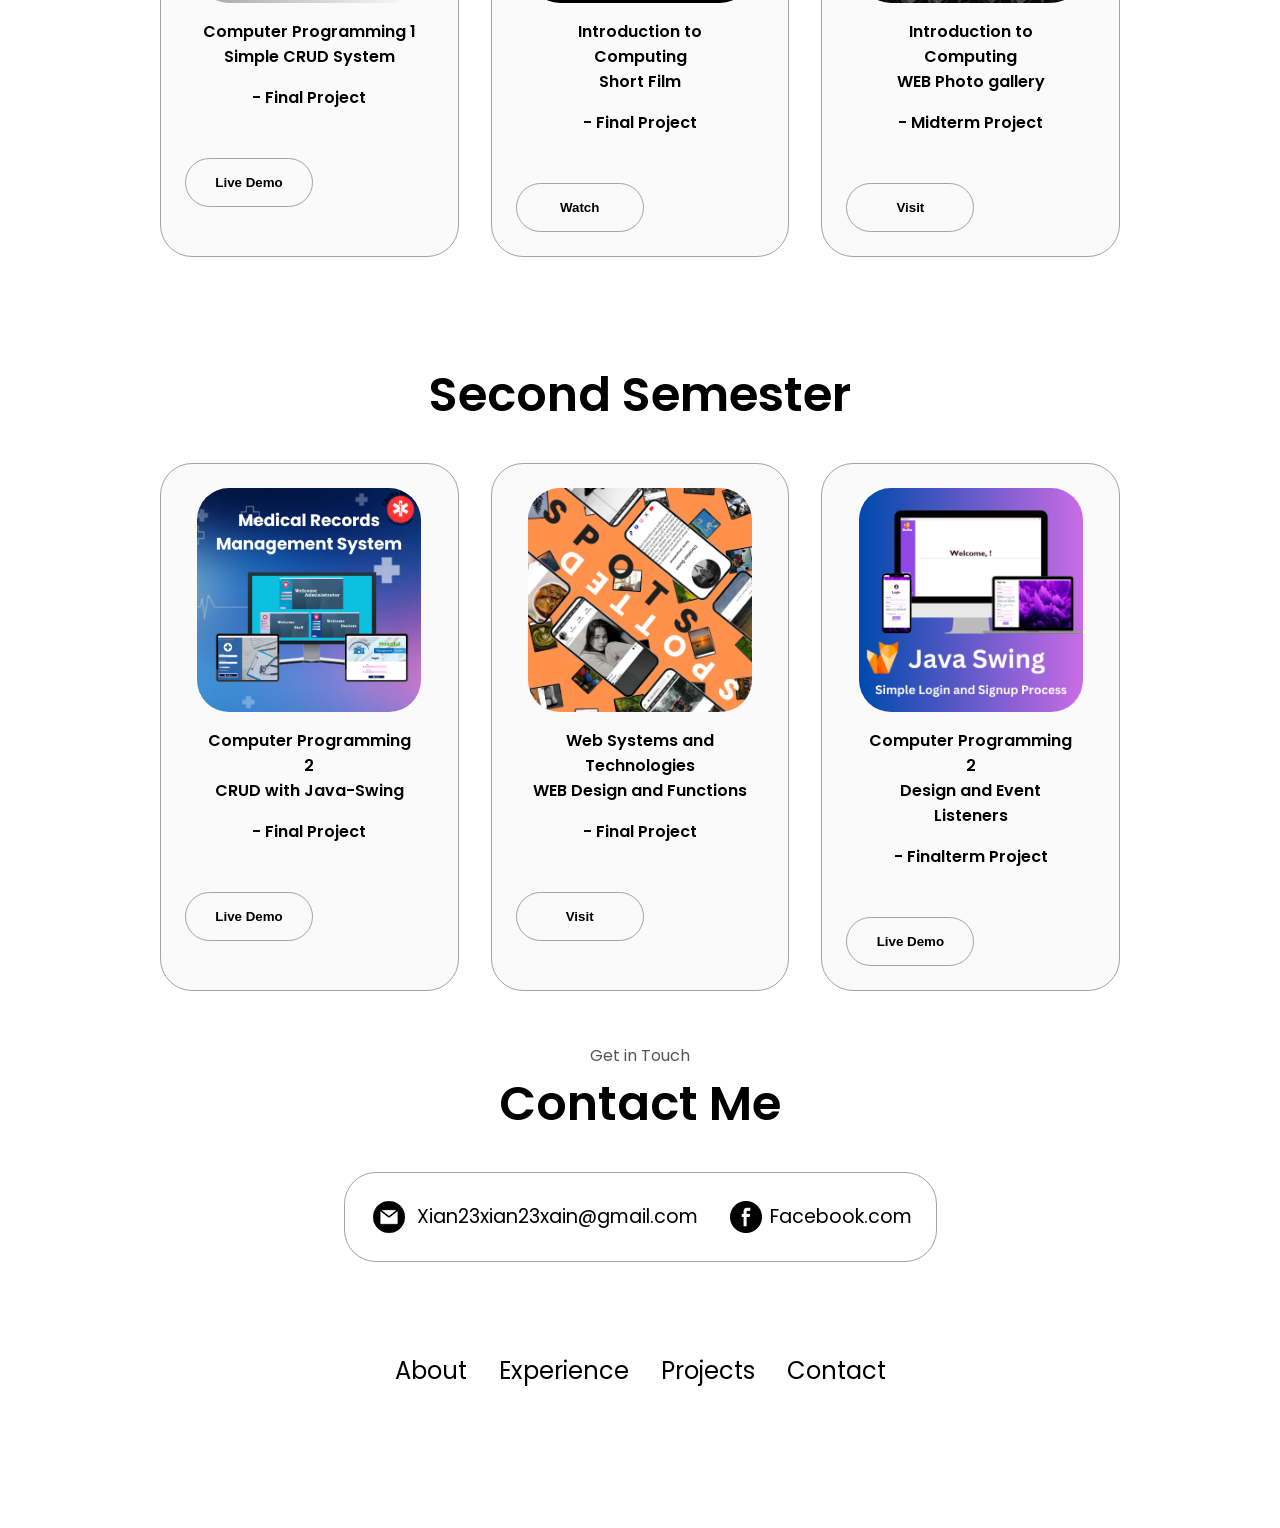
==== commit ed1508ba: "Finally" ====
--- a/index.html
+++ b/index.html
@@ -93,7 +93,7 @@
                 class="icon"
               />
               <h3>Words that describe me</h3>
-              <p>Handsome<br/>Tall</br>Smart</br>Humble</p>
+              <p>Handsome</p> <p>Tall</p> <p>Smart</p> <p>Humble</p>
             </div>
             <div class="details-container">
               <img
@@ -107,16 +107,22 @@
           </div>
           <div class="text-container">
             <p>
-              Hi, I'm Christian Dave Duran, an upcoming second-year student in Bachelor of Science in Information Technology at Davao del Norte State College.
-               I live in Tibungco, Davao City, although it is a bit far from the school, but considering the free education and standard learning of DNSC, 
-               it is worth it. Honestly, at first, I reconsidered taking this course 
-              because I wasn't confident in my knowledge in the field. However, due to my interest in technology, I decided to pursue it.
-
-Looking back at my journey throughout my first year, I can say that I'm glad I chose this path. I've learned a lot and had fun along the way.
-Currently, I'm focused on continuing to improve what I have learned, creating visual designs, starting new programming projects, learning deeper 
-about programming languages, and gaining confidence. As for this upcoming school year, of course, I'm nervous, but I'm even more excited to learn and improve more.
-
-See ya!!!
+              Hi, I'm Christian Dave Duran, an upcoming second-year student in Bachelor of Science in Information Technology at Davao
+              del Norte State College.<br>
+              I live in Tibungco, Davao City, although it is a bit far from the school, but considering the free education and
+              standard learning of DNSC,
+              it is worth it.<br> Honestly, at first, I reconsidered taking this course
+              because I wasn't confident in my knowledge in the field. However, due to my interest in technology, I decided to pursue
+              it.<br>
+              
+              Looking back at my journey throughout my first year, I can say that I'm glad I chose this path. I've learned a lot and
+              had fun along the way.<br>
+              <br>
+              Currently, I'm focused on continuing to improve what I have learned, creating visual designs, starting new programming
+              projects, learning deeper about programming languages,<br> and gaining confidence. As for this upcoming school year, of course, I'm nervous, but I'm
+              even more excited to learn and improve more.<br>
+              <br>
+              See ya!!!
 
 
             </p>
@@ -392,30 +398,30 @@
     <script src="script2.js"></script>
     <script src="typed.js"></script>
     <script>
-document.addEventListener('DOMContentLoaded', function () {
-      var optionsHello = {
-        strings: ['Hello, I\'m', 'I am a', ' Studying at'],
-        typeSpeed: 80,
-        backSpeed: 50,
-        startDelay: 7.5,
-        loop: true,
-        showCursor: false
-      };
-
-      var optionsName = {
-        strings: ['Christian', 'BSIT Student', 'DNSC'],
-        typeSpeed: 95,
-        backSpeed: 50 ,
-        startDelay: 8.5,
-        loop: true,
-        showCursor: false
-      };
-
-      var typedHello = new Typed("#typed-hello", optionsHello);
-      var typedName = new Typed("#typed-text", optionsName);
-});
-
-  </script>
+      document.addEventListener('DOMContentLoaded', function () {
+            var optionsHello = {
+              strings: ['Hello, I\'m', 'I am a', ' Studying at'],
+              typeSpeed: 80,
+              backSpeed: 50,
+              startDelay: 7.5,
+              loop: true,
+              showCursor: false
+            };
+      
+            var optionsName = {
+              strings: ['Christian', 'BSIT Student', 'DNSC'],
+              typeSpeed: 95,
+              backSpeed: 50 ,
+              startDelay: 8.5,
+              loop: true,
+              showCursor: false
+            };
+      
+            var typedHello = new Typed("#typed-hello", optionsHello);
+            var typedName = new Typed("#typed-text", optionsName);
+      });
+      
+        </script>
   
   </body>
 </html>
